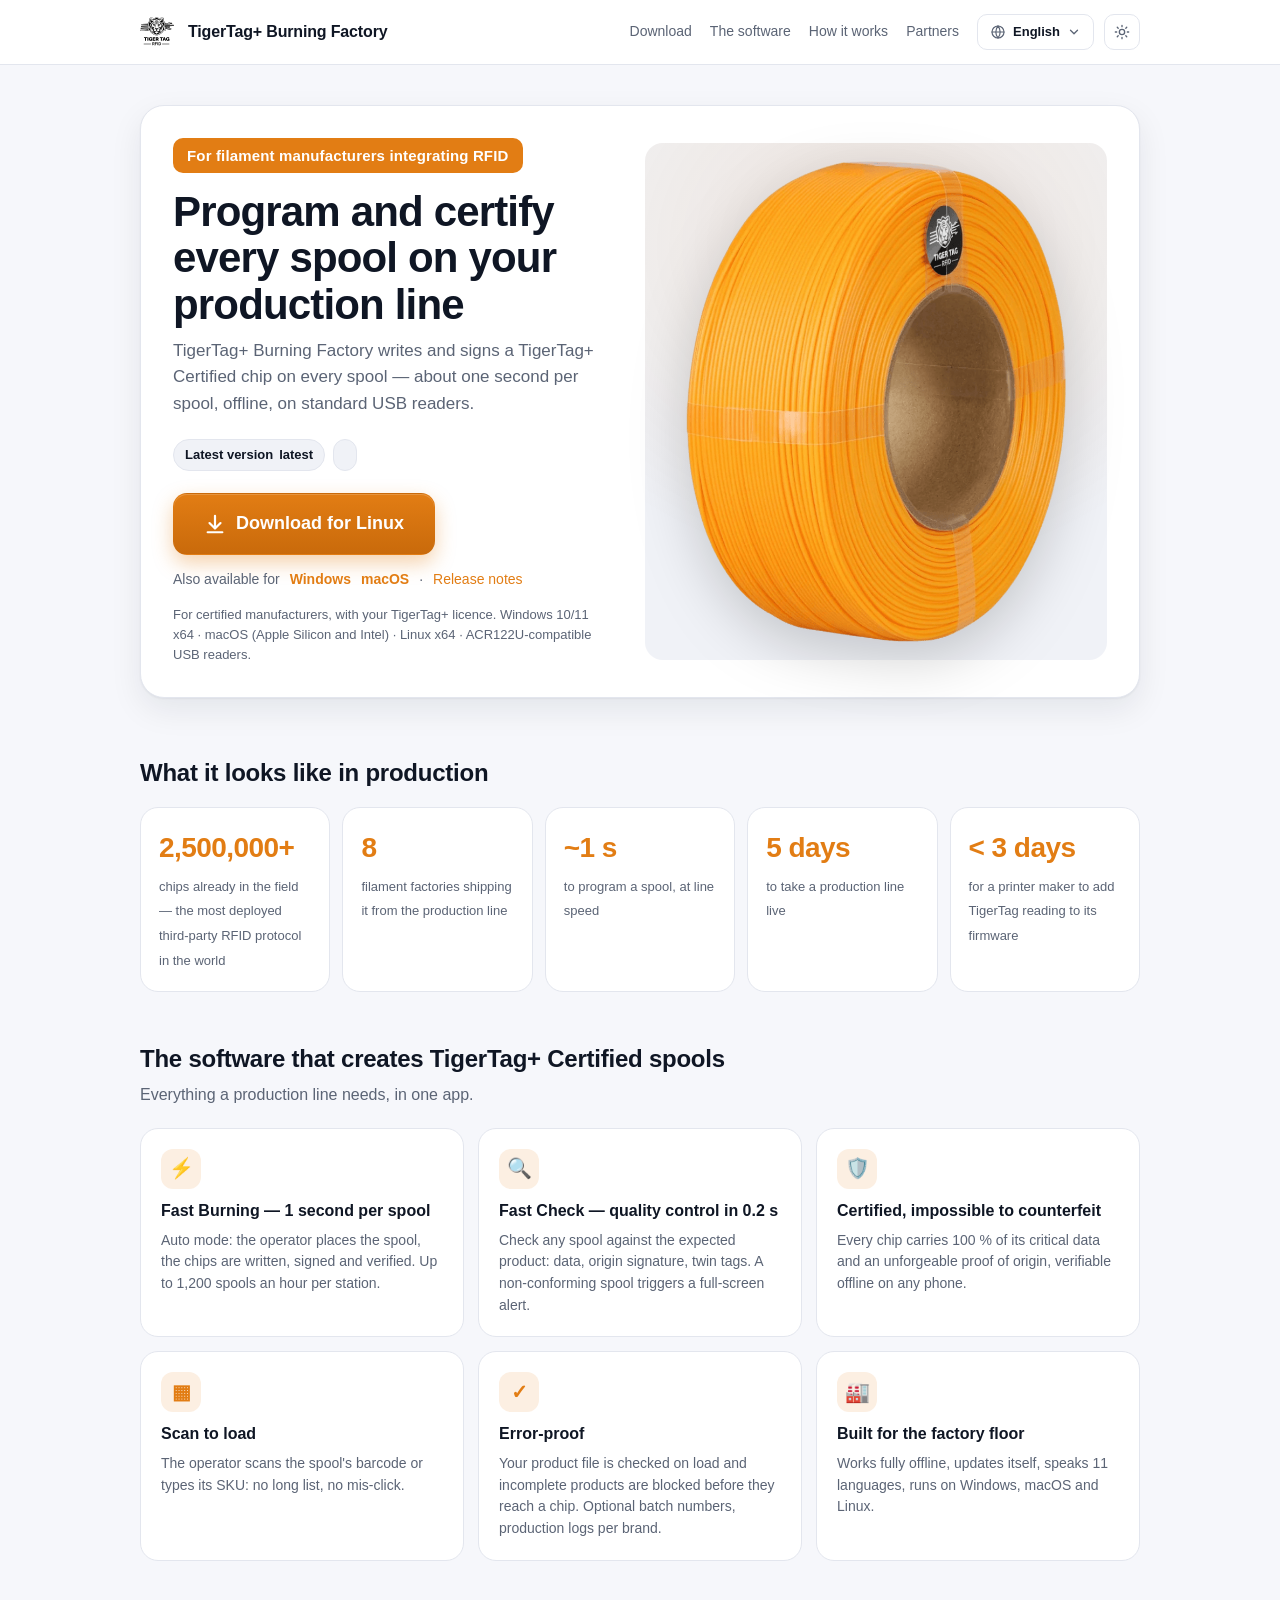
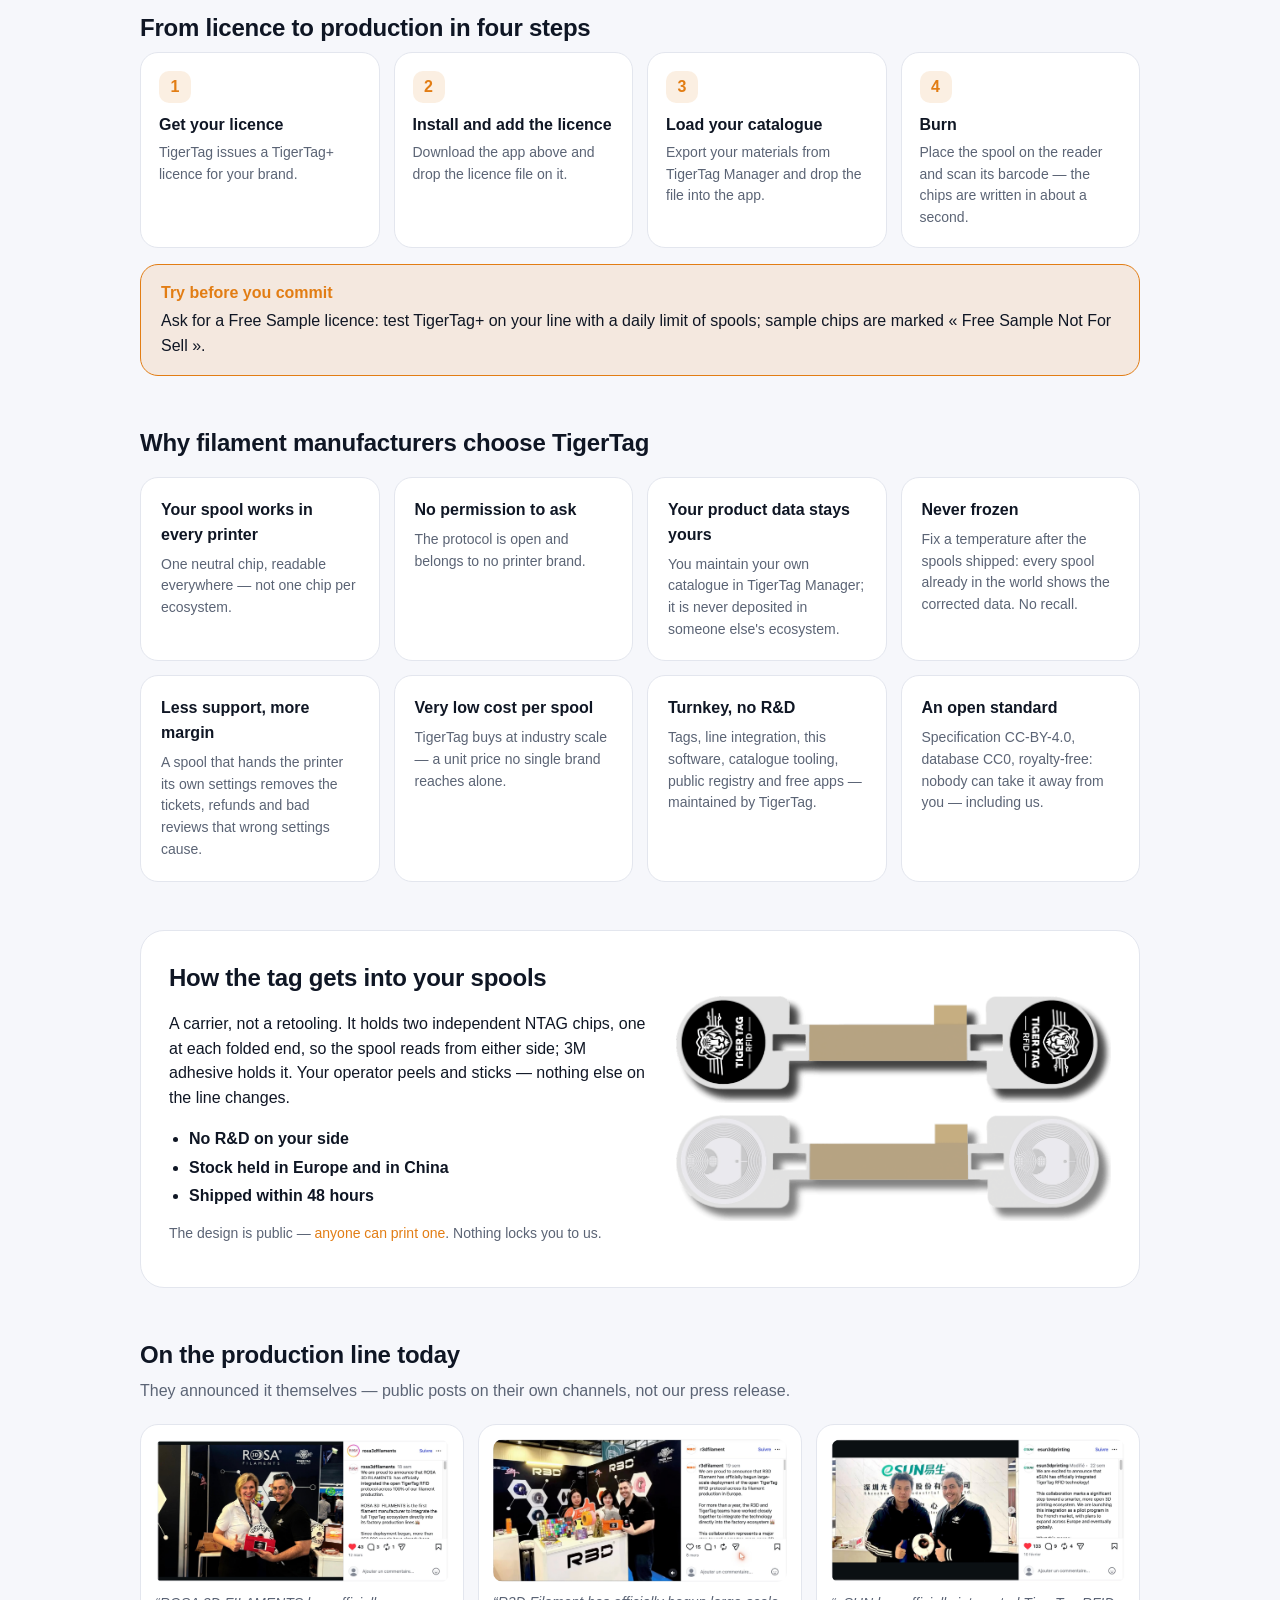
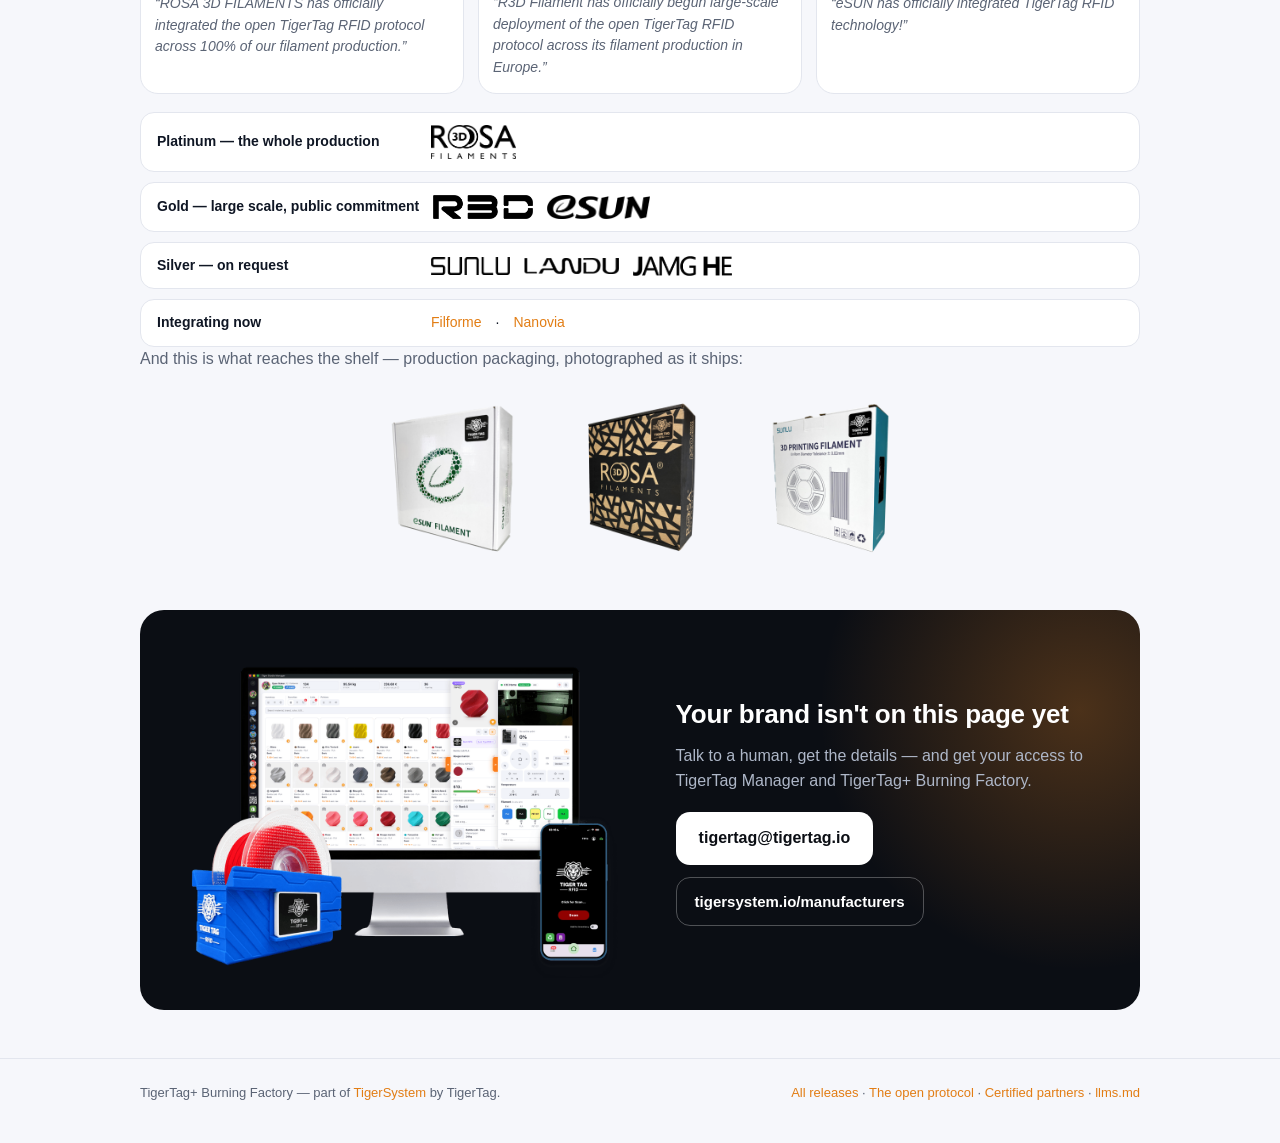
==== index.html @ 5ce60dcf "feat(site): add multilingual GitHub Pages download site Static page (no build) with OS-detected down" ====
<!doctype html>
<html lang="en">
<head>
<meta charset="utf-8">
<meta name="viewport" content="width=device-width, initial-scale=1">
<title>TigerTag+ Burning Factory — program and certify TigerTag+ spools on your production line</title>
<meta name="description" content="TigerTag+ Burning Factory writes and signs a TigerTag+ Certified RFID chip on every filament spool, about one second per spool, offline. For filament manufacturers. Windows, macOS, Linux.">
<meta property="og:title" content="TigerTag+ Burning Factory — for filament manufacturers">
<meta property="og:description" content="Write and sign a TigerTag+ Certified chip on every spool, about one second per spool, offline. Windows, macOS, Linux.">
<meta property="og:image" content="https://tigertag-project.github.io/TigerTagPlus-Burning-Factory-Releases/assets/refill-carrier-fitted.png">
<link rel="icon" href="assets/logo_tigertag.svg" type="image/svg+xml">
<link rel="stylesheet" href="site/style.css">
<script>
  /* Theme before first paint: the visitor's pick, else the system's. */
  (function () {
    try { var t = localStorage.getItem('ttbf.theme'); if (t === 'light' || t === 'dark') document.documentElement.setAttribute('data-theme', t); } catch (e) {}
    document.addEventListener('DOMContentLoaded', function () {
      var b = document.getElementById('themeBtn'); if (!b) return;
      b.addEventListener('click', function () {
        var root = document.documentElement;
        var cur = root.getAttribute('data-theme') || (matchMedia('(prefers-color-scheme: dark)').matches ? 'dark' : 'light');
        var next = cur === 'dark' ? 'light' : 'dark';
        root.setAttribute('data-theme', next);
        try { localStorage.setItem('ttbf.theme', next); } catch (e) {}
      });
    });
  })();
</script>
</head>
<body>
<header class="topbar">
  <div class="wrap">
    <a class="brand" href="./">
      <img class="logo--light" src="assets/logo_tigertag_contouring.svg" alt="TigerTag">
      <img class="logo--dark" src="assets/logo_tigertag.svg" alt="TigerTag">
      <span>TigerTag+ Burning Factory</span>
    </a>
    <div class="topbar-right">
      <nav>
        <a href="#download" data-i18n="nav.download">Download</a>
        <a href="#software" data-i18n="nav.software">The software</a>
        <a href="#how" data-i18n="nav.how">How it works</a>
        <a href="#partners" data-i18n="nav.partners">Partners</a>
      </nav>
      <div class="lang" id="langMenu">
        <button class="ctl" id="langBtn" type="button" aria-haspopup="listbox" aria-expanded="false" aria-label="Language"><svg viewBox="0 0 24 24" fill="none" stroke="currentColor" stroke-width="1.8" stroke-linecap="round" stroke-linejoin="round" aria-hidden="true"><circle cx="12" cy="12" r="9"/><path d="M3 12h18M12 3a14 14 0 0 1 0 18M12 3a14 14 0 0 0 0 18"/></svg><span id="langLabel">English</span><svg class="chev" viewBox="0 0 24 24" fill="none" stroke="currentColor" stroke-width="2.2" stroke-linecap="round" stroke-linejoin="round" aria-hidden="true"><path d="m6 9 6 6 6-6"/></svg></button>
        <ul class="lang-list" id="langList" role="listbox" aria-label="Language" tabindex="-1"></ul>
      </div>
      <button class="ctl theme-btn" id="themeBtn" type="button" aria-label="Light / dark"><svg class="sun" viewBox="0 0 24 24" fill="none" stroke="currentColor" stroke-width="2" stroke-linecap="round" stroke-linejoin="round" aria-hidden="true"><circle cx="12" cy="12" r="4"/><path d="M12 2v2M12 20v2M4.9 4.9l1.4 1.4M17.7 17.7l1.4 1.4M2 12h2M20 12h2M4.9 19.1l1.4-1.4M17.7 6.3l1.4-1.4"/></svg><svg class="moon" viewBox="0 0 24 24" fill="none" stroke="currentColor" stroke-width="2" stroke-linecap="round" stroke-linejoin="round" aria-hidden="true"><path d="M21 12.8A9 9 0 1 1 11.2 3a7 7 0 0 0 9.8 9.8z"/></svg></button>
    </div>
  </div>
</header>

<main class="hero" id="download">
  <div class="wrap">
    <div class="hero-card">
      <div>
        <span class="label" data-i18n="hero.kicker">For filament manufacturers integrating RFID</span>
        <h1 data-i18n="hero.title">Program and certify every spool on your production line</h1>
        <p class="lede" data-i18n="hero.lede">TigerTag+ Burning Factory writes and signs a TigerTag+ Certified chip on every spool — about one second per spool, offline, on standard USB readers.</p>
        <div class="meta">
          <span class="chip"><span data-i18n="hero.latest">Latest version</span> <b id="ver">…</b></span>
          <span class="chip" id="date"></span>
        </div>
        <div class="actions">
          <a class="btn btn-primary" id="dlMain" href="https://github.com/TigerTag-Project/TigerTagPlus-Burning-Factory-Releases/releases/latest">
            <svg viewBox="0 0 24 24" fill="none" stroke="currentColor" stroke-width="2.4" stroke-linecap="round" stroke-linejoin="round" aria-hidden="true"><path d="M12 3v13M6 11l6 6 6-6M4 21h16"/></svg>
            <span id="dlMainLabel" data-i18n="dl.any">Download</span>
          </a>
        </div>
        <div class="dl-others">
          <span data-i18n="dl.other">Also available for</span>
          <a class="dl-os" data-os="win" href="https://github.com/TigerTag-Project/TigerTagPlus-Burning-Factory-Releases/releases/latest/download/TigerTagPlus-Burning-Factory-win-x64-setup.exe">Windows</a>
          <a class="dl-os" data-os="mac" href="https://github.com/TigerTag-Project/TigerTagPlus-Burning-Factory-Releases/releases/latest/download/TigerTagPlus-Burning-Factory-mac-universal.dmg">macOS</a>
          <a class="dl-os" data-os="linux" href="https://github.com/TigerTag-Project/TigerTagPlus-Burning-Factory-Releases/releases/latest/download/TigerTagPlus-Burning-Factory-linux-x86_64.AppImage">Linux</a>
          · <a href="https://github.com/TigerTag-Project/TigerTagPlus-Burning-Factory-Releases/releases" data-i18n="dl.notes">Release notes</a>
        </div>
        <p class="req" data-i18n="dl.req">For certified manufacturers, with your TigerTag+ licence. Windows 10/11 x64 · macOS (Apple Silicon and Intel) · Linux x64 · ACR122U-compatible USB readers.</p>
      </div>
      <div class="hero-media"><img src="assets/refill-carrier-fitted.png" alt="A filament refill fitted with the TigerTag RFID carrier"></div>
    </div>
  </div>
</main>

<section class="wrap">
  <h2 data-i18n="stats.title">What it looks like in production</h2>
  <div class="stats">
    <div><b>2,500,000+</b><span data-i18n="stat.chips">chips already in the field — the most deployed third-party RFID protocol in the world</span></div>
    <div><b>8</b><span data-i18n="stat.factories">filament factories shipping it from the production line</span></div>
    <div><b>~1 s</b><span data-i18n="stat.speed">to program a spool, at line speed</span></div>
    <div><b data-i18n="stat.days.v">5 days</b><span data-i18n="stat.days">to take a production line live</span></div>
    <div><b data-i18n="stat.printer.v">&lt; 3 days</b><span data-i18n="stat.printer">for a printer maker to add TigerTag reading to its firmware</span></div>
  </div>
</section>

<section class="wrap" id="software">
  <h2 data-i18n="sw.title">The software that creates TigerTag+ Certified spools</h2>
  <p class="sub" data-i18n="sw.sub">Everything a production line needs, in one app.</p>
  <div class="features">
    <div><span class="f-ico">⚡</span><h3 data-i18n="f1.t">Fast Burning — 1 second per spool</h3><p data-i18n="f1.d">Auto mode: the operator places the spool, the chips are written, signed and verified. Up to 1,200 spools an hour per station.</p></div>
    <div><span class="f-ico">🔍</span><h3 data-i18n="f2.t">Fast Check — quality control in 0.2 s</h3><p data-i18n="f2.d">Check any spool against the expected product: data, origin signature, twin tags. A non-conforming spool triggers a full-screen alert.</p></div>
    <div><span class="f-ico">🛡️</span><h3 data-i18n="f3.t">Certified, impossible to counterfeit</h3><p data-i18n="f3.d">Every chip carries 100 % of its critical data and an unforgeable proof of origin, verifiable offline on any phone.</p></div>
    <div><span class="f-ico">▦</span><h3 data-i18n="f4.t">Scan to load</h3><p data-i18n="f4.d">The operator scans the spool's barcode or types its SKU: no long list, no mis-click.</p></div>
    <div><span class="f-ico">✓</span><h3 data-i18n="f5.t">Error-proof</h3><p data-i18n="f5.d">Your product file is checked on load and incomplete products are blocked before they reach a chip. Optional batch numbers, production logs per brand.</p></div>
    <div><span class="f-ico">🏭</span><h3 data-i18n="f6.t">Built for the factory floor</h3><p data-i18n="f6.d">Works fully offline, updates itself, speaks 11 languages, runs on Windows, macOS and Linux.</p></div>
  </div>
</section>

<section class="wrap" id="how">
  <h2 data-i18n="how.title">From licence to production in four steps</h2>
  <ol class="steps steps-4">
    <li><h3 data-i18n="h1.t">Get your licence</h3><p data-i18n="h1.d">TigerTag issues a TigerTag+ licence for your brand.</p></li>
    <li><h3 data-i18n="h2.t">Install and add the licence</h3><p data-i18n="h2.d">Download the app above and drop the licence file on it.</p></li>
    <li><h3 data-i18n="h3.t">Load your catalogue</h3><p data-i18n="h3.d">Export your materials from TigerTag Manager and drop the file into the app.</p></li>
    <li><h3 data-i18n="h4.t">Burn</h3><p data-i18n="h4.d">Place the spool on the reader and scan its barcode — the chips are written in about a second.</p></li>
  </ol>
  <div class="note">
    <strong data-i18n="sample.title">Try before you commit</strong>
    <p data-i18n="sample.d">Ask for a Free Sample licence: test TigerTag+ on your line with a daily limit of spools; sample chips are marked « Free Sample Not For Sell ».</p>
  </div>
</section>

<section class="wrap">
  <h2 data-i18n="why.title">Why filament manufacturers choose TigerTag</h2>
  <div class="why">
    <div><h3 data-i18n="w1.t">Your spool works in every printer</h3><p data-i18n="w1.d">One neutral chip, readable everywhere — not one chip per ecosystem.</p></div>
    <div><h3 data-i18n="w2.t">No permission to ask</h3><p data-i18n="w2.d">The protocol is open and belongs to no printer brand.</p></div>
    <div><h3 data-i18n="w3.t">Your product data stays yours</h3><p data-i18n="w3.d">You maintain your own catalogue in TigerTag Manager; it is never deposited in someone else's ecosystem.</p></div>
    <div><h3 data-i18n="w4.t">Never frozen</h3><p data-i18n="w4.d">Fix a temperature after the spools shipped: every spool already in the world shows the corrected data. No recall.</p></div>
    <div><h3 data-i18n="w5.t">Less support, more margin</h3><p data-i18n="w5.d">A spool that hands the printer its own settings removes the tickets, refunds and bad reviews that wrong settings cause.</p></div>
    <div><h3 data-i18n="w6.t">Very low cost per spool</h3><p data-i18n="w6.d">TigerTag buys at industry scale — a unit price no single brand reaches alone.</p></div>
    <div><h3 data-i18n="w7.t">Turnkey, no R&amp;D</h3><p data-i18n="w7.d">Tags, line integration, this software, catalogue tooling, public registry and free apps — maintained by TigerTag.</p></div>
    <div><h3 data-i18n="w8.t">An open standard</h3><p data-i18n="w8.d">Specification CC-BY-4.0, database CC0, royalty-free: nobody can take it away from you — including us.</p></div>
  </div>
</section>

<section class="wrap">
  <div class="carrier">
    <div>
      <h2 data-i18n="carrier.title">How the tag gets into your spools</h2>
      <p data-i18n="carrier.d">A carrier, not a retooling. It holds two independent NTAG chips, one at each folded end, so the spool reads from either side; 3M adhesive holds it. Your operator peels and sticks — nothing else on the line changes.</p>
      <ul>
        <li data-i18n="carrier.c1">No R&amp;D on your side</li>
        <li data-i18n="carrier.c2">Stock held in Europe and in China</li>
        <li data-i18n="carrier.c3">Shipped within 48 hours</li>
      </ul>
      <p class="muted" data-i18n="carrier.open">The design is public — <a href="https://makerworld.com/en/models/1727242-tigertag-refill-rfid-support-like-bambulab">anyone can print one</a>. Nothing locks you to us.</p>
    </div>
    <div class="carrier-imgs">
      <img src="assets/refill-carrier-branded.png" alt="Front of the TigerTag carrier as it ships">
      <img src="assets/refill-carrier-bare.png" alt="Back of the TigerTag carrier: 3M adhesive, ready to stick">
    </div>
  </div>
</section>

<section class="wrap" id="partners">
  <h2 data-i18n="prod.title">On the production line today</h2>
  <p class="sub" data-i18n="prod.sub">They announced it themselves — public posts on their own channels, not our press release.</p>
  <div class="news">
    <a href="https://www.instagram.com/p/DVyeOZajZSm/"><img src="assets/announcement-rosa3d.jpg" alt="Rosa3D's announcement of its TigerTag integration"><q>ROSA 3D FILAMENTS has officially integrated the open TigerTag RFID protocol across 100% of our filament production.</q></a>
    <a href="https://www.instagram.com/reel/DVoAMqTk5ck/"><img src="assets/announcement-r3d.jpg" alt="R3D Filament's announcement of its TigerTag deployment"><q>R3D Filament has officially begun large-scale deployment of the open TigerTag RFID protocol across its filament production in Europe.</q></a>
    <a href="https://www.instagram.com/p/DUjydNXkc1W/"><img src="assets/announcement-esun.jpg" alt="eSUN's announcement of its TigerTag integration"><q>eSUN has officially integrated TigerTag RFID technology!</q></a>
  </div>
  <div class="tiers">
    <div><span class="tier" data-i18n="tier.platinum">Platinum — the whole production</span><a href="https://rosa3d.pl"><img src="assets/partners/rosa3d.svg" alt="Rosa3D" style="height:34px"></a></div>
    <div><span class="tier" data-i18n="tier.gold">Gold — large scale, public commitment</span><a href="https://r3dprint.com"><img src="assets/partners/r3d.svg" alt="R3D" style="height:24px"></a><a href="https://www.esun3d.com"><img src="assets/partners/esun.svg" alt="eSun" style="height:24px"></a></div>
    <div><span class="tier" data-i18n="tier.silver">Silver — on request</span><a href="https://www.sunlu.com"><img src="assets/partners/sunlu.svg" alt="Sunlu" style="height:18px"></a><a href="https://www.landustore.com"><img src="assets/partners/landu.svg" alt="Landu" style="height:16px"></a><a href="https://www.jamghe.com"><img src="assets/partners/jamghe.svg" alt="Jamg He" style="height:20px"></a></div>
    <div><span class="tier" data-i18n="tier.now">Integrating now</span><a href="https://www.filforme.com">Filforme</a> · <a href="https://nanovia.tech">Nanovia</a></div>
  </div>
  <p class="sub shelf-title" data-i18n="prod.shelf">And this is what reaches the shelf — production packaging, photographed as it ships:</p>
  <div class="shelf">
    <img src="assets/box-esun-cutout.png" alt="eSun box carrying the TigerTag mark">
    <img src="assets/box-rosa3d-cutout.png" alt="Rosa3D box carrying the TigerTag mark">
    <img src="assets/box-sunlu-cutout.png" alt="Sunlu box carrying the TigerTag mark">
  </div>
</section>

<section class="wrap">
  <div class="ts cta">
    <img class="ts-hero" src="assets/hero-tigersystem-ecosystem.png" alt="The TigerSystem ecosystem: a TigerPOD reader, Tiger Studio Manager on a desktop and the Tiger NFC Connect app on a phone">
    <div class="ts-text">
      <h2 data-i18n="cta.title">Your brand isn't on this page yet</h2>
      <p data-i18n="cta.d">Talk to a human, get the details — and get your access to TigerTag Manager and TigerTag+ Burning Factory.</p>
      <div class="actions">
        <a class="btn btn-light" href="mailto:tigertag@tigertag.io">tigertag@tigertag.io</a>
        <a class="btn btn-outline" href="https://tigersystem.io/en/manufacturers">tigersystem.io/manufacturers</a>
      </div>
    </div>
  </div>
</section>

<footer>
  <div class="wrap">
    <span data-i18n="foot.copy">TigerTag+ Burning Factory — part of <a href="https://tigersystem.io">TigerSystem</a> by TigerTag.</span>
    <span><a href="https://github.com/TigerTag-Project/TigerTagPlus-Burning-Factory-Releases/releases" data-i18n="foot.releases">All releases</a> · <a href="https://github.com/TigerTag-Project/TigerTag-RFID-Guide" data-i18n="foot.protocol">The open protocol</a> · <a href="https://github.com/TigerTag-Project/TigerSystem-Docs/blob/main/docs/certified-partners.md" data-i18n="foot.partners">Certified partners</a> · <a href="llms.md">llms.md</a></span>
  </div>
</footer>
<script src="site/i18n.js"></script>
<script src="site/dl.js"></script>
</body>
</html>
---- site/style.css ----
/* TigerTag+ Burning Factory — download page (GitHub Pages). No build step, no dependency.
   Base shared with the FlashForge × TigerSystem pages; TigerTag orange as the accent. */
.logo--dark { display: none; }   /* before the dark block, which must win */
:root {
  --bg: #f6f7fb;
  --surface: #ffffff;
  --surface-2: #f0f2f7;
  --border: #e3e6ee;
  --text: #0f1624;
  --muted: #5b6475;
  --primary: #e27d14;
  --primary-2: #c96a0b;
  --primary-soft: rgba(226, 125, 20, .12);
  --warn: #b45309;
  --warn-soft: #fff7e6;
  --warn-border: #f5d49a;
  --ok: #1a7f37;
  --shadow: 0 1px 2px rgba(15, 22, 36, .05), 0 12px 32px rgba(15, 22, 36, .08);
  --radius: 18px;
  color-scheme: light;
}
/* Dark theme: the system preference unless the visitor picked one
   (<html data-theme="light|dark">, set by the toggle, remembered locally). */
:root[data-theme="dark"] {
    --bg: #0b0e14;
    --surface: #131822;
    --surface-2: #1a2030;
    --border: #262e3f;
    --text: #e8ecf4;
    --muted: #97a1b5;
    --primary: #f28c28;
    --primary-2: #e27d14;
    --primary-soft: rgba(242, 140, 40, .15);
    --warn: #f0b252;
    --warn-soft: rgba(240, 178, 82, .08);
    --warn-border: rgba(240, 178, 82, .35);
    --ok: #3fb950;
    --shadow: 0 1px 2px rgba(0, 0, 0, .3), 0 16px 40px rgba(0, 0, 0, .35);
    color-scheme: dark;
}
:root[data-theme="dark"] .logo--light { display: none; }
:root[data-theme="dark"] .logo--dark  { display: inline-block; }
@media (prefers-color-scheme: dark) {
  :root:not([data-theme="light"]) {
    --bg: #0b0e14;
    --surface: #131822;
    --surface-2: #1a2030;
    --border: #262e3f;
    --text: #e8ecf4;
    --muted: #97a1b5;
    --primary: #f28c28;
    --primary-2: #e27d14;
    --primary-soft: rgba(242, 140, 40, .15);
    --warn: #f0b252;
    --warn-soft: rgba(240, 178, 82, .08);
    --warn-border: rgba(240, 178, 82, .35);
    --ok: #3fb950;
    --shadow: 0 1px 2px rgba(0, 0, 0, .3), 0 16px 40px rgba(0, 0, 0, .35);
    color-scheme: dark;
  }
  :root:not([data-theme="light"]) .logo--light { display: none; }
  :root:not([data-theme="light"]) .logo--dark  { display: inline-block; }
}
* { box-sizing: border-box; }
html { -webkit-text-size-adjust: 100%; }
body {
  margin: 0;
  background: var(--bg);
  color: var(--text);
  font: 16px/1.55 -apple-system, BlinkMacSystemFont, "Segoe UI", Inter, Helvetica, Arial, sans-serif;
}
a { color: var(--primary); text-decoration: none; }
a:hover { text-decoration: underline; }
code { font-family: ui-monospace, SFMono-Regular, Menlo, Consolas, monospace; font-size: .9em; }

.wrap { max-width: 1040px; margin: 0 auto; padding: 0 20px; }

/* ── Top bar ─────────────────────────────────────────────────────────────── */
.topbar { border-bottom: 1px solid var(--border); background: var(--surface); }
.topbar .wrap { display: flex; align-items: center; justify-content: space-between; gap: 16px; height: 64px; }
.brand { display: flex; align-items: center; gap: 10px; color: var(--text); font-weight: 700; letter-spacing: -.01em; }
.brand:hover { text-decoration: none; }
.brand img { height: 30px; width: auto; }
.brand .x { height: 12px; opacity: .7; }
.brand span { margin-left: 4px; }
.topbar nav { display: flex; gap: 18px; font-size: 14px; }
.topbar nav a { color: var(--muted); }
.topbar nav a:hover { color: var(--text); text-decoration: none; }

/* ── Hero ────────────────────────────────────────────────────────────────── */
.hero { padding: 40px 0 8px; }
.hero-card {
  display: grid; grid-template-columns: 1fr 1.05fr; gap: 32px; align-items: center;
  background: var(--surface); border: 1px solid var(--border); border-radius: calc(var(--radius) + 6px);
  box-shadow: var(--shadow); padding: 32px;
}
.hero-media {
  position: relative; border-radius: var(--radius); padding: 18px;
  background: radial-gradient(120% 90% at 50% 20%, var(--primary-soft), transparent 70%), var(--surface-2);
  display: grid; place-items: center; aspect-ratio: 1 / 1;
}
.hero-media img { width: 100%; max-width: 420px; height: auto; filter: drop-shadow(0 18px 28px rgba(0, 0, 0, .18)); }
.label {
  display: inline-block; background: var(--primary); color: #fff; font-weight: 700; font-size: 15px;
  padding: 6px 14px; border-radius: 10px; letter-spacing: .01em;
}
.hero h1 { font-size: clamp(28px, 4vw, 40px); line-height: 1.1; margin: 16px 0 10px; letter-spacing: -.02em; }
.lede { color: var(--muted); margin: 0 0 22px; font-size: 17px; }
.meta { display: flex; flex-wrap: wrap; gap: 8px; margin-bottom: 22px; }
.chip {
  display: inline-flex; align-items: center; gap: 6px; font-size: 13px; font-weight: 600;
  background: var(--surface-2); border: 1px solid var(--border); color: var(--text);
  padding: 5px 11px; border-radius: 999px;
}
.chip b { font-weight: 700; }
.chip--ok { color: var(--ok); }

/* ── Buttons ─────────────────────────────────────────────────────────────── */
.btn {
  display: inline-flex; align-items: center; justify-content: center; gap: 10px;
  font: inherit; font-weight: 600; cursor: pointer; border-radius: 14px; border: 1px solid transparent;
  transition: transform .12s ease, box-shadow .12s ease, background .12s ease;
}
.btn:hover { text-decoration: none; }
.btn:active { transform: translateY(1px); }
.btn-primary {
  color: #fff; font-size: 18px; padding: 16px 30px; min-width: 260px;
  background: linear-gradient(180deg, var(--primary), var(--primary-2));
  box-shadow: 0 8px 20px rgba(226, 125, 20, .35), inset 0 1px 0 rgba(255, 255, 255, .18);
}
.btn-primary:hover { box-shadow: 0 10px 26px rgba(226, 125, 20, .45), inset 0 1px 0 rgba(255, 255, 255, .18); }
.btn-primary svg { width: 22px; height: 22px; }
.btn-ghost {
  color: var(--text); background: var(--surface); border-color: var(--border);
  font-size: 14px; padding: 10px 16px;
}
.btn-ghost:hover { background: var(--surface-2); }
.actions { display: flex; flex-wrap: wrap; align-items: center; gap: 12px; }
.status { margin-top: 14px; font-size: 14px; color: var(--muted); min-height: 1.5em; }
.status--ok { color: var(--ok); }

details.sha {
  margin-top: 18px; border: 1px solid var(--border); border-radius: 12px; background: var(--surface-2);
  font-size: 13px;
}
details.sha summary { cursor: pointer; padding: 10px 14px; color: var(--muted); font-weight: 600; }
details.sha .sha-body { display: flex; gap: 8px; align-items: center; padding: 0 14px 12px; }
details.sha code { flex: 1; min-width: 0; overflow-wrap: anywhere; color: var(--text); }
.copy { font-size: 12px; padding: 6px 10px; border-radius: 8px; }

/* ── Sections ────────────────────────────────────────────────────────────── */
/* Every section is also a .wrap, whose `margin: 0 auto` + `padding: 0 20px`
   outrank a bare `section` rule — the gap came out as 0 and cards sat flush.
   `section.wrap` is more specific than `.wrap`, so this one holds. */
section.wrap { margin-top: 48px; }
section h2 { font-size: 24px; letter-spacing: -.01em; margin: 0 0 6px; }
section .sub { color: var(--muted); margin: 0 0 20px; }

.warn {
  display: flex; gap: 14px; align-items: flex-start;
  background: var(--warn-soft); border: 1px solid var(--warn-border); border-radius: var(--radius);
  padding: 18px 20px;
}
.warn svg { flex: none; width: 24px; height: 24px; color: var(--warn); margin-top: 2px; }
.warn strong { color: var(--warn); }
.warn p { margin: 4px 0 0; }

.steps { display: grid; grid-template-columns: repeat(3, 1fr); gap: 14px; counter-reset: step; list-style: none; padding: 0; margin: 0; }
.steps li {
  background: var(--surface); border: 1px solid var(--border); border-radius: var(--radius); padding: 18px;
  position: relative;
}
.steps li::before {
  counter-increment: step; content: counter(step);
  display: grid; place-items: center; width: 32px; height: 32px; border-radius: 10px;
  background: var(--primary-soft); color: var(--primary); font-weight: 800; margin-bottom: 10px;
}
.steps .ico { position: absolute; top: 18px; right: 18px; width: 26px; height: 26px; color: var(--muted); opacity: .8; }
.steps h3 { font-size: 16px; margin: 0 0 4px; }
.steps p { margin: 0; color: var(--muted); font-size: 14px; }

.compare { width: 100%; border-collapse: separate; border-spacing: 0; background: var(--surface); border: 1px solid var(--border); border-radius: var(--radius); overflow: hidden; }
.compare th, .compare td { padding: 14px 16px; border-bottom: 1px solid var(--border); text-align: left; font-size: 15px; }
.compare tr:last-child td { border-bottom: 0; }
.compare th { background: var(--surface-2); font-size: 13px; color: var(--muted); text-transform: uppercase; letter-spacing: .04em; }
.compare td.c, .compare th.c { text-align: center; width: 150px; }
.yes { color: var(--ok); font-weight: 800; }
.no  { color: #cf222e; font-weight: 800; }

.eco { display: grid; grid-template-columns: repeat(3, 1fr); gap: 14px; }
.eco a {
  display: block; background: var(--surface); border: 1px solid var(--border); border-radius: var(--radius);
  padding: 18px; color: var(--text);
}
.eco a:hover { text-decoration: none; border-color: var(--primary); }
.eco b { display: block; margin-bottom: 4px; }
.eco span { color: var(--muted); font-size: 14px; }

.thanks {
  display: flex; gap: 18px; align-items: center;
  background: var(--surface); border: 1px solid var(--border); border-radius: var(--radius); padding: 22px;
}
.thanks .logos { display: flex; align-items: center; gap: 10px; flex: none; }
.thanks .logos img { height: 44px; }
.thanks .logos .x { height: 14px; }
.thanks p { margin: 0; color: var(--muted); }
.thanks p strong { color: var(--text); }

/* ── Model picker (home) ─────────────────────────────────────────────────── */
.picker { display: grid; grid-template-columns: 1fr 1fr; gap: 20px; }
.model {
  display: flex; flex-direction: column; align-items: center; text-align: center; gap: 14px;
  background: var(--surface); border: 1px solid var(--border); border-radius: calc(var(--radius) + 6px);
  box-shadow: var(--shadow); padding: 26px; color: var(--text);
}
.model:hover { text-decoration: none; border-color: var(--primary); }
.model .hero-media { width: 100%; }
.model .btn-primary { min-width: 0; width: 100%; }

footer { margin: 48px 0 0; border-top: 1px solid var(--border); padding: 24px 0 40px; color: var(--muted); font-size: 13px; }
footer .wrap { display: flex; flex-wrap: wrap; justify-content: space-between; gap: 12px; }

@media (max-width: 860px) {
  .hero-card { grid-template-columns: 1fr; padding: 22px; gap: 20px; }
  .hero-media { aspect-ratio: auto; }
  .hero-media img { max-width: 300px; }
  .steps, .eco { grid-template-columns: 1fr 1fr; }
  .topbar nav { display: none; }
}
@media (max-width: 560px) {
  .wrap { padding: 0 16px; }
  .hero { padding-top: 20px; }
  .steps, .eco, .picker { grid-template-columns: 1fr; }
  .btn-primary { width: 100%; min-width: 0; }
  .thanks { flex-direction: column; align-items: flex-start; }
  .compare td.c, .compare th.c { width: 90px; }
}

/* ── TigerSystem showcase ────────────────────────────────────────────────── */
.ts {
  display: grid; grid-template-columns: 1.1fr 1fr; gap: 28px; align-items: center;
  background: #0b0e14; color: #e8ecf4; border-radius: calc(var(--radius) + 6px);
  padding: 32px; overflow: hidden; position: relative;
}
.ts::before {
  content: ""; position: absolute; inset: -40% -20% auto auto; width: 520px; height: 520px;
  background: radial-gradient(closest-side, rgba(242, 140, 40, .28), transparent); pointer-events: none;
}
.ts img.ts-hero { width: 100%; height: auto; border-radius: 14px; position: relative; }
.ts .ts-text { position: relative; }
.ts .ts-logo { height: 44px; margin-bottom: 14px; }
.ts h2 { color: #fff; font-size: 26px; margin: 0 0 10px; }
.ts blockquote { margin: 0 0 14px; padding: 0 0 0 14px; border-left: 3px solid #f28c28; color: #fff; font-weight: 600; }
.ts p { color: #aeb7c8; margin: 0 0 18px; }
.ts .btn-light { color: #0b0e14; background: #fff; font-size: 16px; padding: 13px 22px; }
.ts .btn-light:hover { background: #e9eefb; }
.ts .btn-outline { color: #fff; border-color: rgba(255, 255, 255, .28); font-size: 15px; padding: 12px 18px; }
.ts .btn-outline:hover { background: rgba(255, 255, 255, .08); }
@media (max-width: 860px) { .ts { grid-template-columns: 1fr; padding: 22px; } }

/* ── Header controls: language menu + theme toggle ───────────────────────── */
.topbar-right { display: flex; align-items: center; gap: 10px; }
.topbar-right nav { margin-right: 8px; }
.ctl {
  display: inline-flex; align-items: center; gap: 7px; height: 36px; padding: 0 12px;
  font: inherit; font-size: 13px; font-weight: 600; color: var(--text); cursor: pointer;
  background: var(--surface); border: 1px solid var(--border); border-radius: 10px;
  transition: background .15s, border-color .15s;
}
.ctl:hover { background: var(--surface-2); }
.ctl:focus-visible { outline: 2px solid var(--primary); outline-offset: 2px; }
.ctl svg { width: 16px; height: 16px; flex: none; color: var(--muted); }
.ctl .chev { width: 14px; height: 14px; transition: transform .15s; }
.lang { position: relative; }
.lang[data-open] .chev { transform: rotate(180deg); }
.lang-list {
  position: absolute; right: 0; top: calc(100% + 8px); z-index: 20; min-width: 236px;
  margin: 0; padding: 6px; list-style: none;
  background: var(--surface); border: 1px solid var(--border); border-radius: 14px; box-shadow: var(--shadow);
  opacity: 0; transform: translateY(-4px); pointer-events: none; transition: opacity .14s, transform .14s;
}
.lang[data-open] .lang-list { opacity: 1; transform: none; pointer-events: auto; }
.lang-list li {
  display: flex; align-items: center; gap: 10px;
  padding: 8px 10px; border-radius: 9px; font-size: 14px; cursor: pointer; color: var(--text);
  white-space: nowrap;
}
.lang-list li span { flex: 1; }
.lang-list li:hover, .lang-list li.is-focus { background: var(--surface-2); }
.lang-list li[aria-selected="true"] { color: var(--primary); font-weight: 700; }
.lang-list li .tick { width: 16px; height: 16px; visibility: hidden; }
.lang-list li[aria-selected="true"] .tick { visibility: visible; }
.lang-list li small { color: var(--muted); font-weight: 500; font-size: 11px; text-transform: uppercase; min-width: 36px; text-align: right; }
.theme-btn { width: 36px; padding: 0; justify-content: center; }
.theme-btn .moon { display: none; }
:root[data-theme="dark"] .theme-btn .sun { display: none; }
:root[data-theme="dark"] .theme-btn .moon { display: inline; }
@media (prefers-color-scheme: dark) {
  :root:not([data-theme="light"]) .theme-btn .sun { display: none; }
  :root:not([data-theme="light"]) .theme-btn .moon { display: inline; }
}
.home-head { text-align: center; max-width: 720px; margin: 0 auto 28px; }
@media (max-width: 560px) {
  .brand span { display: none; }            /* the two marks say it; the name crowded the bar */
  .brand img { height: 26px; }
  .ctl { height: 34px; padding: 0 10px; }
  .theme-btn { width: 34px; padding: 0; }
}

/* ── Model switch (Creator 5 ⇄ Creator 5 Pro) ───────────────────────────── */
.model-switch {
  display: flex; gap: 6px; width: fit-content; max-width: 100%; margin: 0 auto 20px;
  padding: 6px; background: var(--surface); border: 1px solid var(--border); border-radius: 18px;
  box-shadow: var(--shadow);
}
.model-tab {
  display: inline-flex; align-items: center; gap: 10px; min-width: 0;
  padding: 8px 22px 8px 8px; border-radius: 12px; color: var(--muted);
  font-weight: 700; font-size: 17px; white-space: nowrap;
  transition: background .15s, color .15s;
}
.model-tab:hover { background: var(--surface-2); color: var(--text); text-decoration: none; }
.model-tab img { width: 52px; height: 52px; object-fit: contain; border-radius: 8px; background: var(--surface-2); }
.model-tab.is-active { background: var(--primary); color: #fff; }
.model-tab.is-active img { background: rgba(255, 255, 255, .92); }
@media (max-width: 560px) {
  .model-switch { width: 100%; }
  .model-tab { flex: 1 1 0; justify-content: center; padding: 8px 10px 8px 6px; font-size: 14px; gap: 6px; }
  .model-tab img { width: 32px; height: 32px; }
}


/* ── Burning Factory page ────────────────────────────────────────────────── */
.brand img { height: 34px; }
.hero h1 { font-size: clamp(28px, 4vw, 42px); }
.dl-others { margin-top: 14px; font-size: 14px; color: var(--muted); display: flex; flex-wrap: wrap; gap: 6px 10px; align-items: center; }
.dl-os { font-weight: 600; }
.dl-os[hidden] { display: none; }
.req { margin: 14px 0 0; font-size: 13px; color: var(--muted); }
.hero-media img { max-width: 380px; }

.stats { display: grid; grid-template-columns: repeat(5, 1fr); gap: 12px; margin-top: 16px; }
.stats div { background: var(--surface); border: 1px solid var(--border); border-radius: var(--radius); padding: 18px; }
.stats b { display: block; font-size: 28px; letter-spacing: -.02em; color: var(--primary); margin-bottom: 4px; }
.stats span { font-size: 13px; color: var(--muted); }

.features { display: grid; grid-template-columns: repeat(3, 1fr); gap: 14px; }
.features div, .why div { background: var(--surface); border: 1px solid var(--border); border-radius: var(--radius); padding: 20px; }
.f-ico { display: grid; place-items: center; width: 40px; height: 40px; border-radius: 12px; background: var(--primary-soft); color: var(--primary); font-size: 20px; font-weight: 800; margin-bottom: 10px; }
.features h3, .why h3 { font-size: 16px; margin: 0 0 6px; }
.features p, .why p { margin: 0; color: var(--muted); font-size: 14px; }
.why { display: grid; grid-template-columns: repeat(4, 1fr); gap: 14px; margin-top: 16px; }

.steps-4 { grid-template-columns: repeat(4, 1fr); }
.note { margin-top: 16px; background: var(--primary-soft); border: 1px solid var(--primary); border-radius: var(--radius); padding: 16px 20px; }
.note strong { color: var(--primary); }
.note p { margin: 4px 0 0; }

.carrier { display: grid; grid-template-columns: 1.1fr 1fr; gap: 28px; align-items: center; background: var(--surface); border: 1px solid var(--border); border-radius: calc(var(--radius) + 6px); padding: 28px; }
.carrier ul { padding-left: 20px; margin: 12px 0; }
.carrier li { margin: 4px 0; font-weight: 600; }
.carrier .muted, .muted { color: var(--muted); font-size: 14px; }
.carrier-imgs { display: grid; gap: 12px; }
.carrier-imgs img { width: 100%; height: auto; border-radius: 12px; }

.news { display: grid; grid-template-columns: repeat(3, 1fr); gap: 14px; }
.news a { display: flex; flex-direction: column; gap: 10px; background: var(--surface); border: 1px solid var(--border); border-radius: var(--radius); padding: 14px; color: var(--text); font-size: 14px; }
.news a:hover { text-decoration: none; border-color: var(--primary); }
.news img { width: 100%; height: auto; border-radius: 10px; }
.news q { color: var(--muted); font-style: italic; }
.tiers { display: grid; gap: 10px; margin-top: 18px; }
.tiers div { display: flex; flex-wrap: wrap; align-items: center; gap: 14px; background: var(--surface); border: 1px solid var(--border); border-radius: 14px; padding: 12px 16px; font-size: 14px; }
.tier { min-width: 260px; font-weight: 700; }
.tiers img { display: block; }
:root[data-theme="dark"] .tiers img { filter: brightness(0) invert(1); opacity: .85; }
@media (prefers-color-scheme: dark) { :root:not([data-theme="light"]) .tiers img { filter: brightness(0) invert(1); opacity: .85; } }
.shelf-title { margin-top: 22px; }
.shelf { display: flex; flex-wrap: wrap; justify-content: center; gap: 18px; }
.shelf img { height: 170px; width: auto; }
.cta .btn-light { font-size: 16px; }

@media (max-width: 960px) {
  .stats { grid-template-columns: repeat(3, 1fr); }
  .why { grid-template-columns: 1fr 1fr; }
  .steps-4 { grid-template-columns: 1fr 1fr; }
}
@media (max-width: 860px) {
  .features, .news { grid-template-columns: 1fr 1fr; }
  .carrier { grid-template-columns: 1fr; padding: 22px; }
}
@media (max-width: 560px) {
  .stats, .features, .why, .news, .steps-4 { grid-template-columns: 1fr; }
  .tier { min-width: 0; width: 100%; }
  .shelf img { height: 120px; }
}
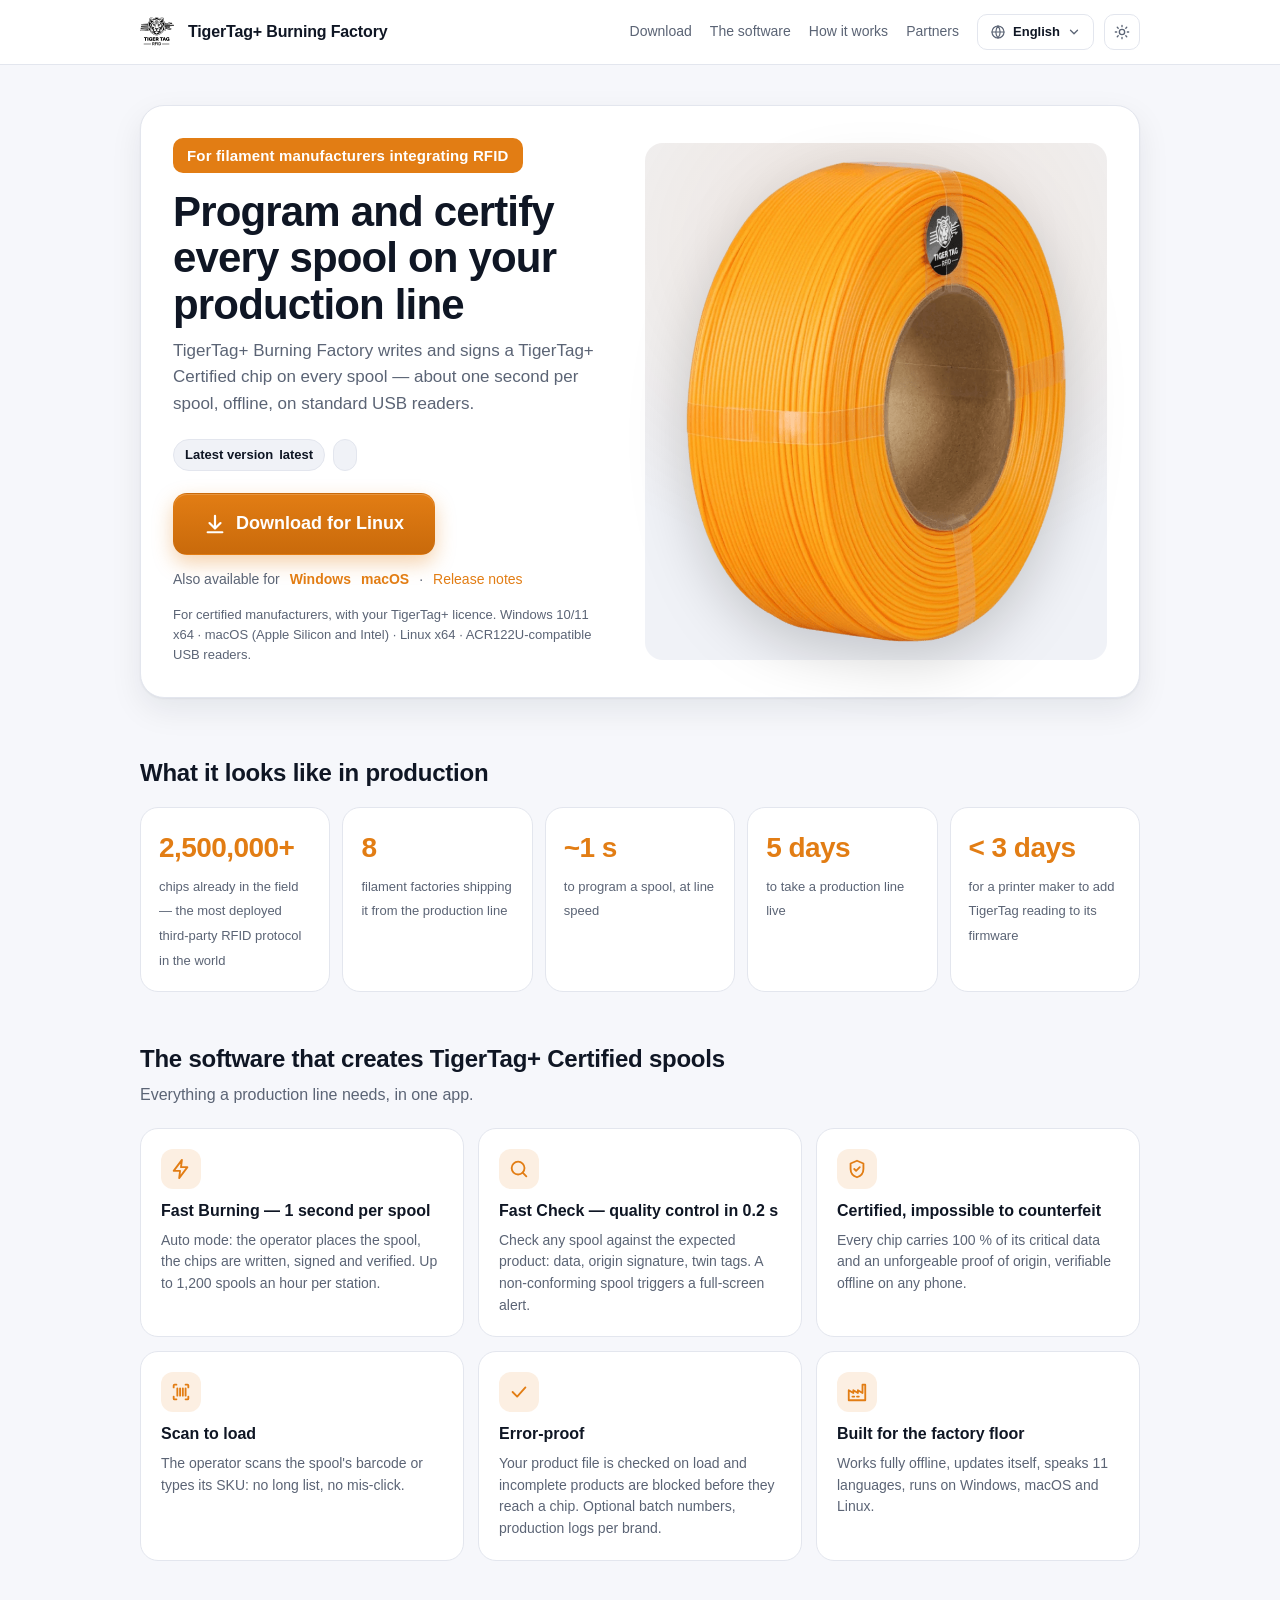
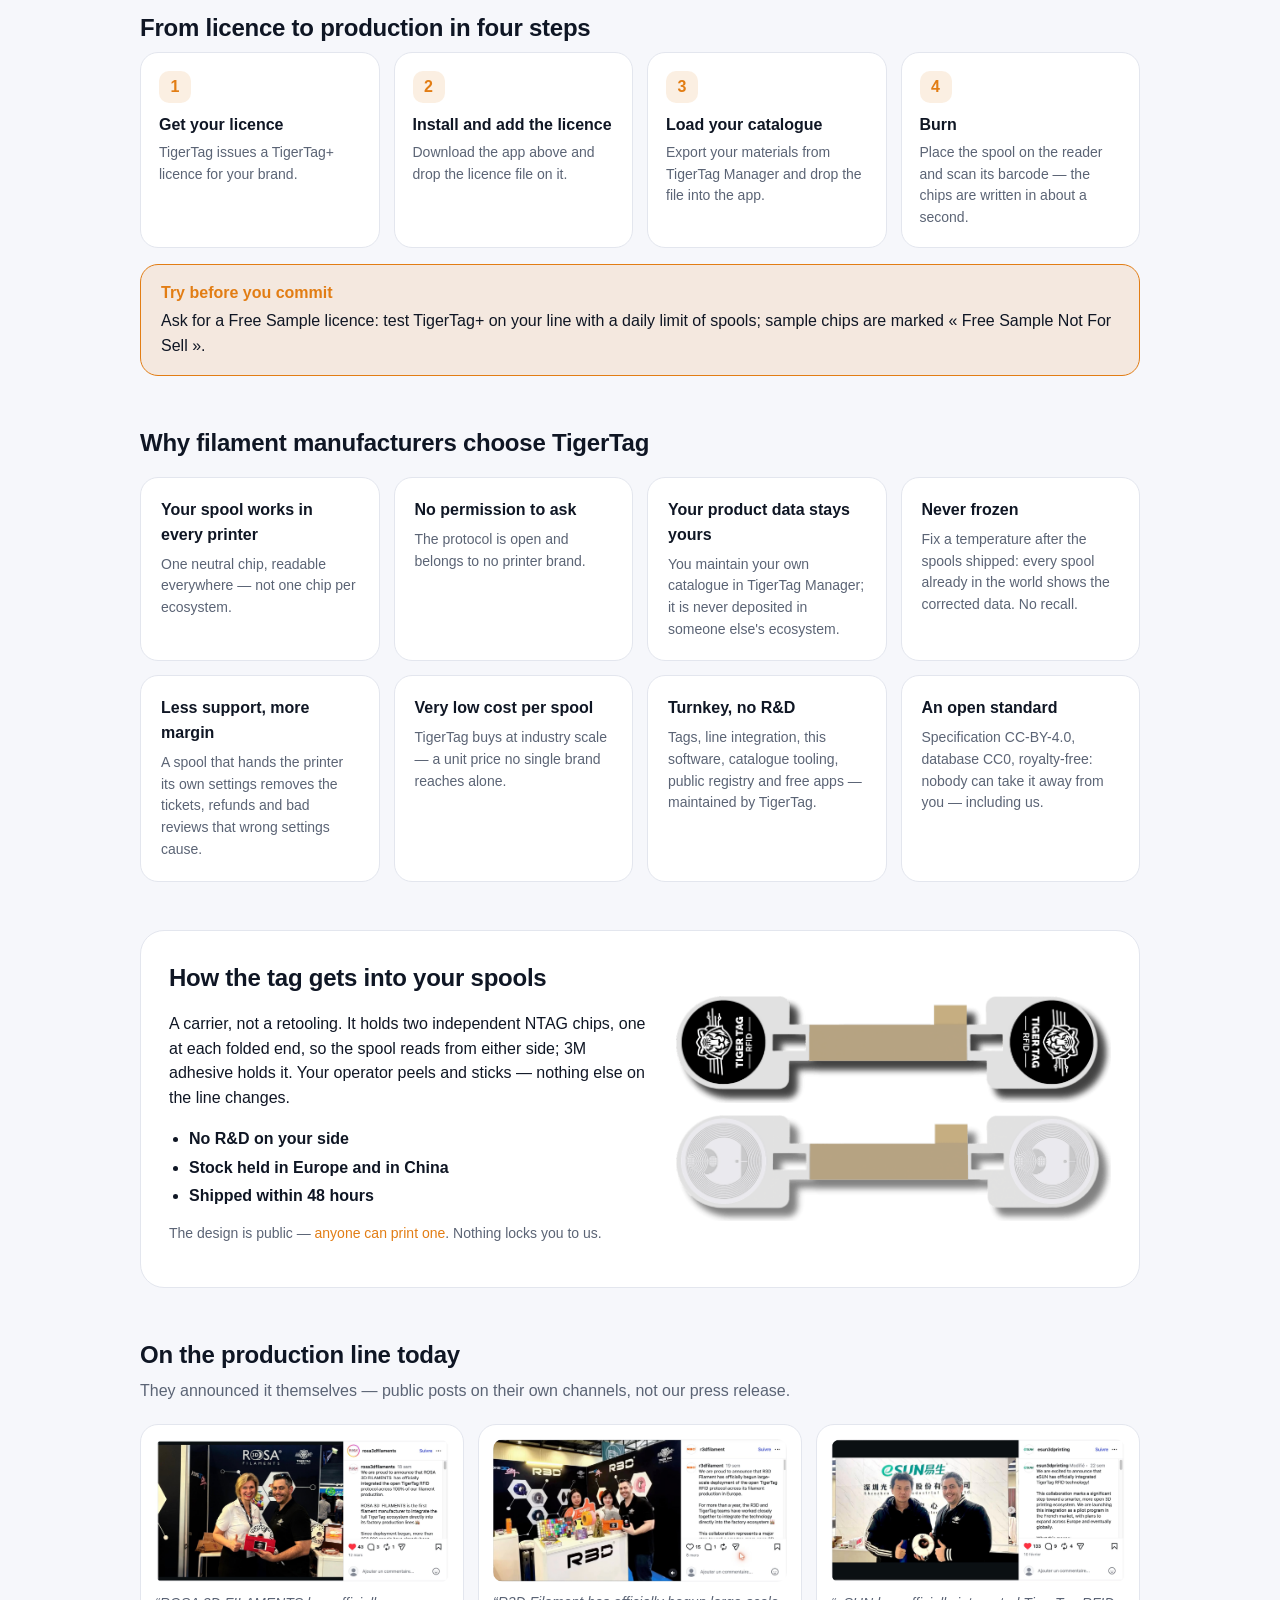
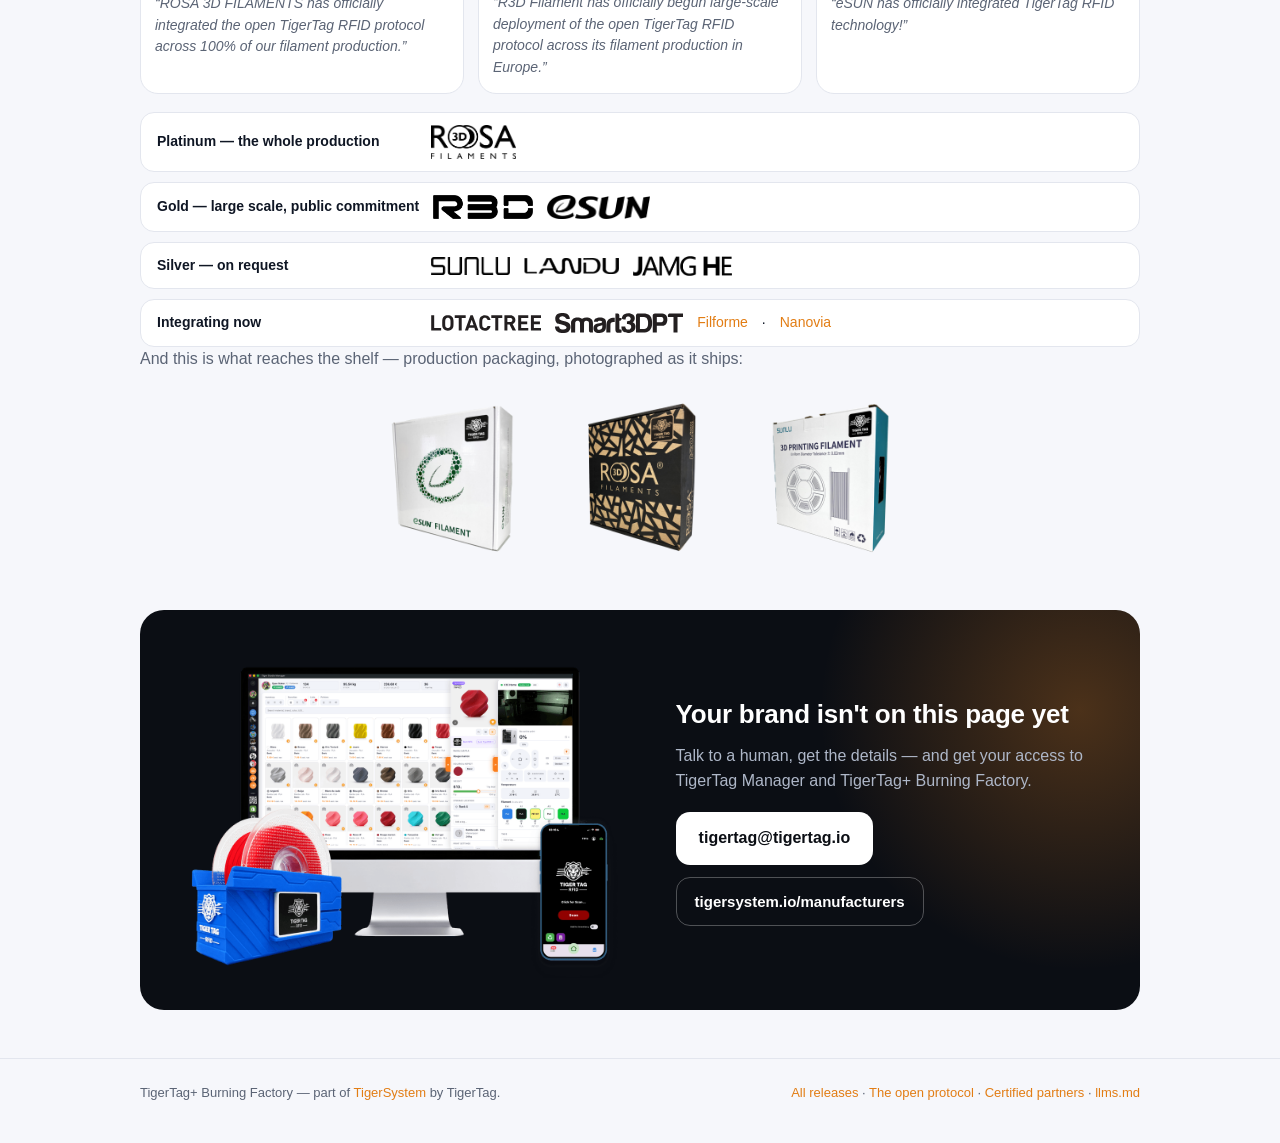
==== commit e0598489: "fix(site): replace emoji with SVG icons, add Lotactree and Smart3DPT Feature icons are inline SVG; n" ====
--- a/index.html
+++ b/index.html
@@ -97,12 +97,12 @@
   <h2 data-i18n="sw.title">The software that creates TigerTag+ Certified spools</h2>
   <p class="sub" data-i18n="sw.sub">Everything a production line needs, in one app.</p>
   <div class="features">
-    <div><span class="f-ico">⚡</span><h3 data-i18n="f1.t">Fast Burning — 1 second per spool</h3><p data-i18n="f1.d">Auto mode: the operator places the spool, the chips are written, signed and verified. Up to 1,200 spools an hour per station.</p></div>
-    <div><span class="f-ico">🔍</span><h3 data-i18n="f2.t">Fast Check — quality control in 0.2 s</h3><p data-i18n="f2.d">Check any spool against the expected product: data, origin signature, twin tags. A non-conforming spool triggers a full-screen alert.</p></div>
-    <div><span class="f-ico">🛡️</span><h3 data-i18n="f3.t">Certified, impossible to counterfeit</h3><p data-i18n="f3.d">Every chip carries 100 % of its critical data and an unforgeable proof of origin, verifiable offline on any phone.</p></div>
-    <div><span class="f-ico">▦</span><h3 data-i18n="f4.t">Scan to load</h3><p data-i18n="f4.d">The operator scans the spool's barcode or types its SKU: no long list, no mis-click.</p></div>
-    <div><span class="f-ico">✓</span><h3 data-i18n="f5.t">Error-proof</h3><p data-i18n="f5.d">Your product file is checked on load and incomplete products are blocked before they reach a chip. Optional batch numbers, production logs per brand.</p></div>
-    <div><span class="f-ico">🏭</span><h3 data-i18n="f6.t">Built for the factory floor</h3><p data-i18n="f6.d">Works fully offline, updates itself, speaks 11 languages, runs on Windows, macOS and Linux.</p></div>
+    <div><span class="f-ico"><svg viewBox="0 0 24 24" fill="none" stroke="currentColor" stroke-width="2" stroke-linecap="round" stroke-linejoin="round" aria-hidden="true"><path d="M13 2 4 14h7l-1 8 9-12h-7l1-8z"/></svg></span><h3 data-i18n="f1.t">Fast Burning — 1 second per spool</h3><p data-i18n="f1.d">Auto mode: the operator places the spool, the chips are written, signed and verified. Up to 1,200 spools an hour per station.</p></div>
+    <div><span class="f-ico"><svg viewBox="0 0 24 24" fill="none" stroke="currentColor" stroke-width="2" stroke-linecap="round" stroke-linejoin="round" aria-hidden="true"><circle cx="11" cy="11" r="7"/><path d="m20 20-4-4"/></svg></span><h3 data-i18n="f2.t">Fast Check — quality control in 0.2 s</h3><p data-i18n="f2.d">Check any spool against the expected product: data, origin signature, twin tags. A non-conforming spool triggers a full-screen alert.</p></div>
+    <div><span class="f-ico"><svg viewBox="0 0 24 24" fill="none" stroke="currentColor" stroke-width="2" stroke-linecap="round" stroke-linejoin="round" aria-hidden="true"><path d="M12 3 5 6v6c0 4.5 3 7.7 7 9 4-1.3 7-4.5 7-9V6l-7-3z"/><path d="m9 12 2 2 4-4"/></svg></span><h3 data-i18n="f3.t">Certified, impossible to counterfeit</h3><p data-i18n="f3.d">Every chip carries 100 % of its critical data and an unforgeable proof of origin, verifiable offline on any phone.</p></div>
+    <div><span class="f-ico"><svg viewBox="0 0 24 24" fill="none" stroke="currentColor" stroke-width="2" stroke-linecap="round" stroke-linejoin="round" aria-hidden="true"><path d="M4 7V5a1 1 0 0 1 1-1h2M17 4h2a1 1 0 0 1 1 1v2M20 17v2a1 1 0 0 1-1 1h-2M7 20H5a1 1 0 0 1-1-1v-2M8 8v8M11 8v8M14 8v8M17 8v8"/></svg></span><h3 data-i18n="f4.t">Scan to load</h3><p data-i18n="f4.d">The operator scans the spool's barcode or types its SKU: no long list, no mis-click.</p></div>
+    <div><span class="f-ico"><svg viewBox="0 0 24 24" fill="none" stroke="currentColor" stroke-width="2" stroke-linecap="round" stroke-linejoin="round" aria-hidden="true"><path d="m5 12 5 5 9-10"/></svg></span><h3 data-i18n="f5.t">Error-proof</h3><p data-i18n="f5.d">Your product file is checked on load and incomplete products are blocked before they reach a chip. Optional batch numbers, production logs per brand.</p></div>
+    <div><span class="f-ico"><svg viewBox="0 0 24 24" fill="none" stroke="currentColor" stroke-width="2" stroke-linecap="round" stroke-linejoin="round" aria-hidden="true"><path d="M3 21V10l5 3V10l5 3V10l5 3V4h3v17H3z"/><path d="M7 17h2M12 17h2"/></svg></span><h3 data-i18n="f6.t">Built for the factory floor</h3><p data-i18n="f6.d">Works fully offline, updates itself, speaks 11 languages, runs on Windows, macOS and Linux.</p></div>
   </div>
 </section>
 
@@ -165,7 +165,7 @@
     <div><span class="tier" data-i18n="tier.platinum">Platinum — the whole production</span><a href="https://rosa3d.pl"><img src="assets/partners/rosa3d.svg" alt="Rosa3D" style="height:34px"></a></div>
     <div><span class="tier" data-i18n="tier.gold">Gold — large scale, public commitment</span><a href="https://r3dprint.com"><img src="assets/partners/r3d.svg" alt="R3D" style="height:24px"></a><a href="https://www.esun3d.com"><img src="assets/partners/esun.svg" alt="eSun" style="height:24px"></a></div>
     <div><span class="tier" data-i18n="tier.silver">Silver — on request</span><a href="https://www.sunlu.com"><img src="assets/partners/sunlu.svg" alt="Sunlu" style="height:18px"></a><a href="https://www.landustore.com"><img src="assets/partners/landu.svg" alt="Landu" style="height:16px"></a><a href="https://www.jamghe.com"><img src="assets/partners/jamghe.svg" alt="Jamg He" style="height:20px"></a></div>
-    <div><span class="tier" data-i18n="tier.now">Integrating now</span><a href="https://www.filforme.com">Filforme</a> · <a href="https://nanovia.tech">Nanovia</a></div>
+    <div><span class="tier" data-i18n="tier.now">Integrating now</span><a href="https://pt.lotactree.com"><img src="assets/partners/lotactree.svg" alt="Lotactree" style="height:16px"></a><a href="https://www.smart3d.pt"><img src="assets/partners/smart3dpt.svg" alt="Smart3DPT" style="height:20px"></a><a href="https://www.filforme.com">Filforme</a> · <a href="https://nanovia.tech">Nanovia</a></div>
   </div>
   <p class="sub shelf-title" data-i18n="prod.shelf">And this is what reaches the shelf — production packaging, photographed as it ships:</p>
   <div class="shelf">
--- a/site/style.css
+++ b/site/style.css
@@ -346,7 +346,8 @@
 
 .features { display: grid; grid-template-columns: repeat(3, 1fr); gap: 14px; }
 .features div, .why div { background: var(--surface); border: 1px solid var(--border); border-radius: var(--radius); padding: 20px; }
-.f-ico { display: grid; place-items: center; width: 40px; height: 40px; border-radius: 12px; background: var(--primary-soft); color: var(--primary); font-size: 20px; font-weight: 800; margin-bottom: 10px; }
+.f-ico { display: grid; place-items: center; width: 40px; height: 40px; border-radius: 12px; background: var(--primary-soft); color: var(--primary); margin-bottom: 10px; }
+.f-ico svg { width: 22px; height: 22px; }
 .features h3, .why h3 { font-size: 16px; margin: 0 0 6px; }
 .features p, .why p { margin: 0; color: var(--muted); font-size: 14px; }
 .why { display: grid; grid-template-columns: repeat(4, 1fr); gap: 14px; margin-top: 16px; }
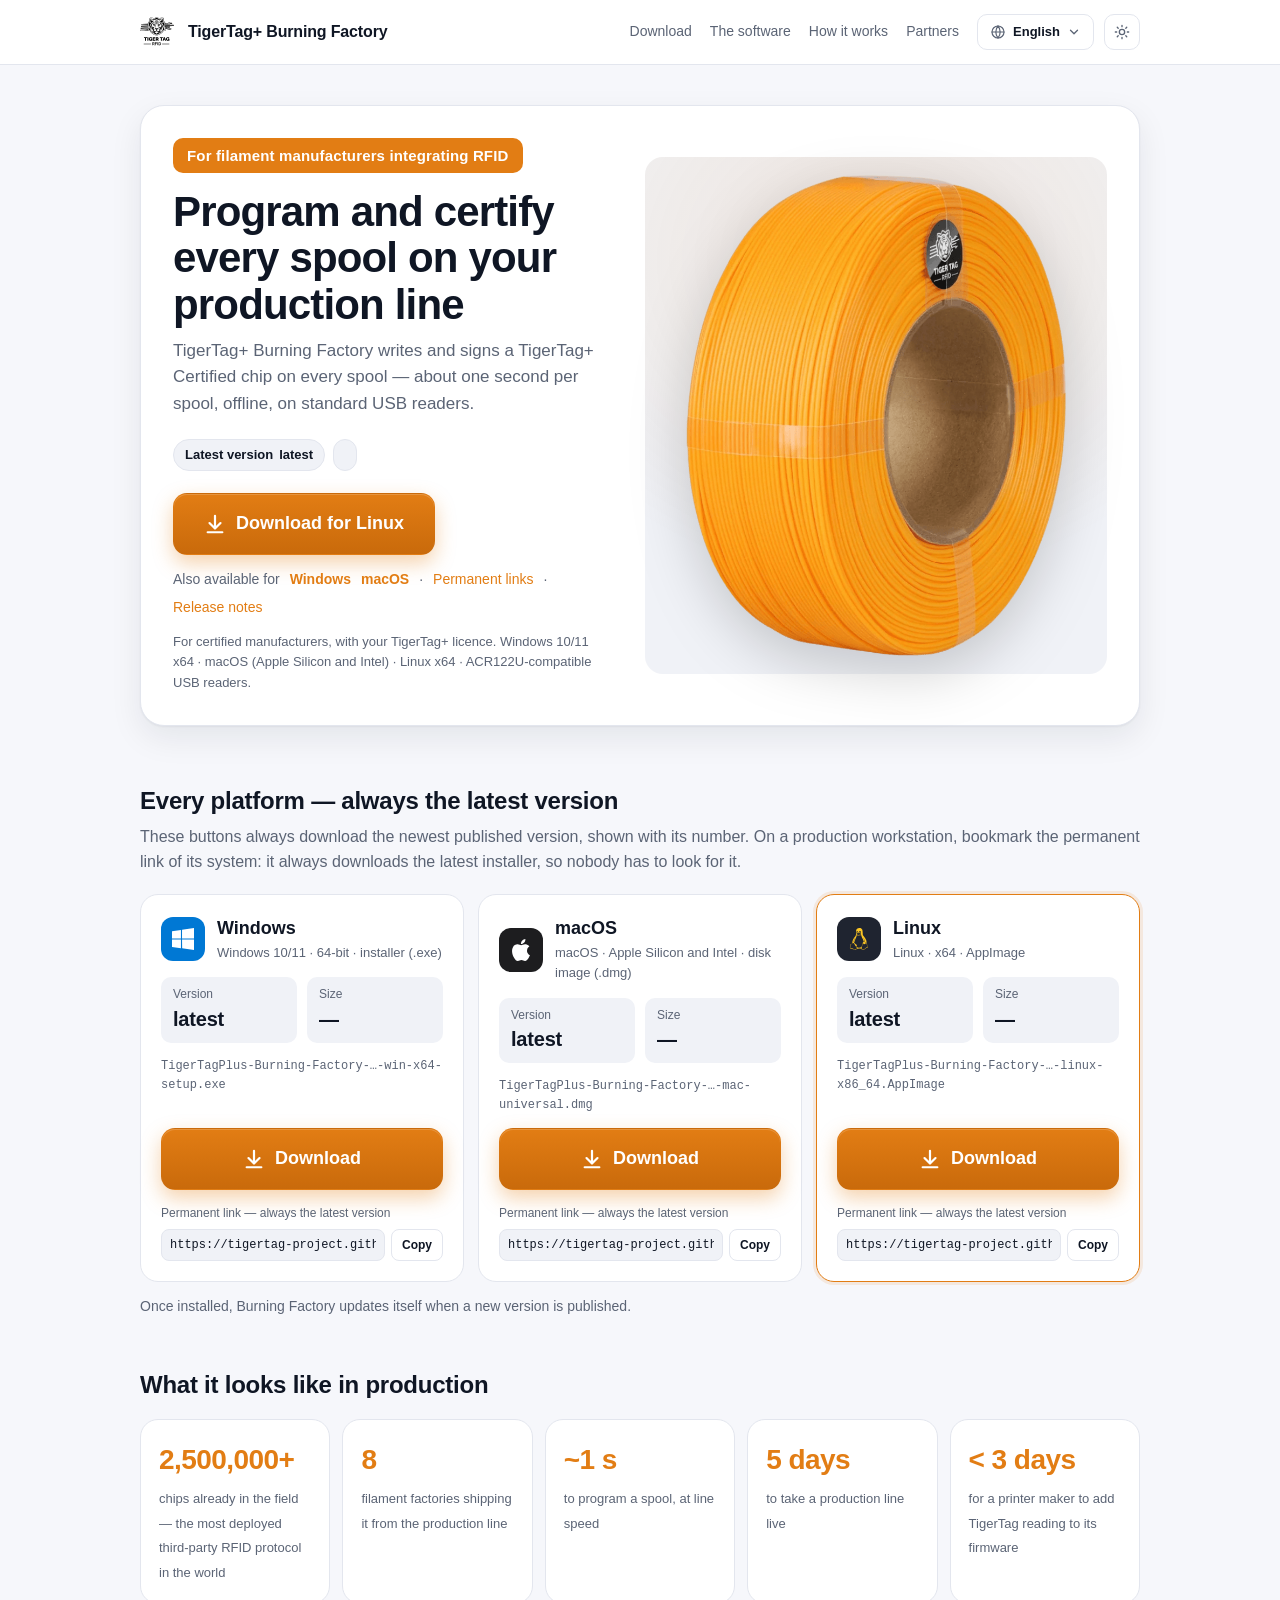
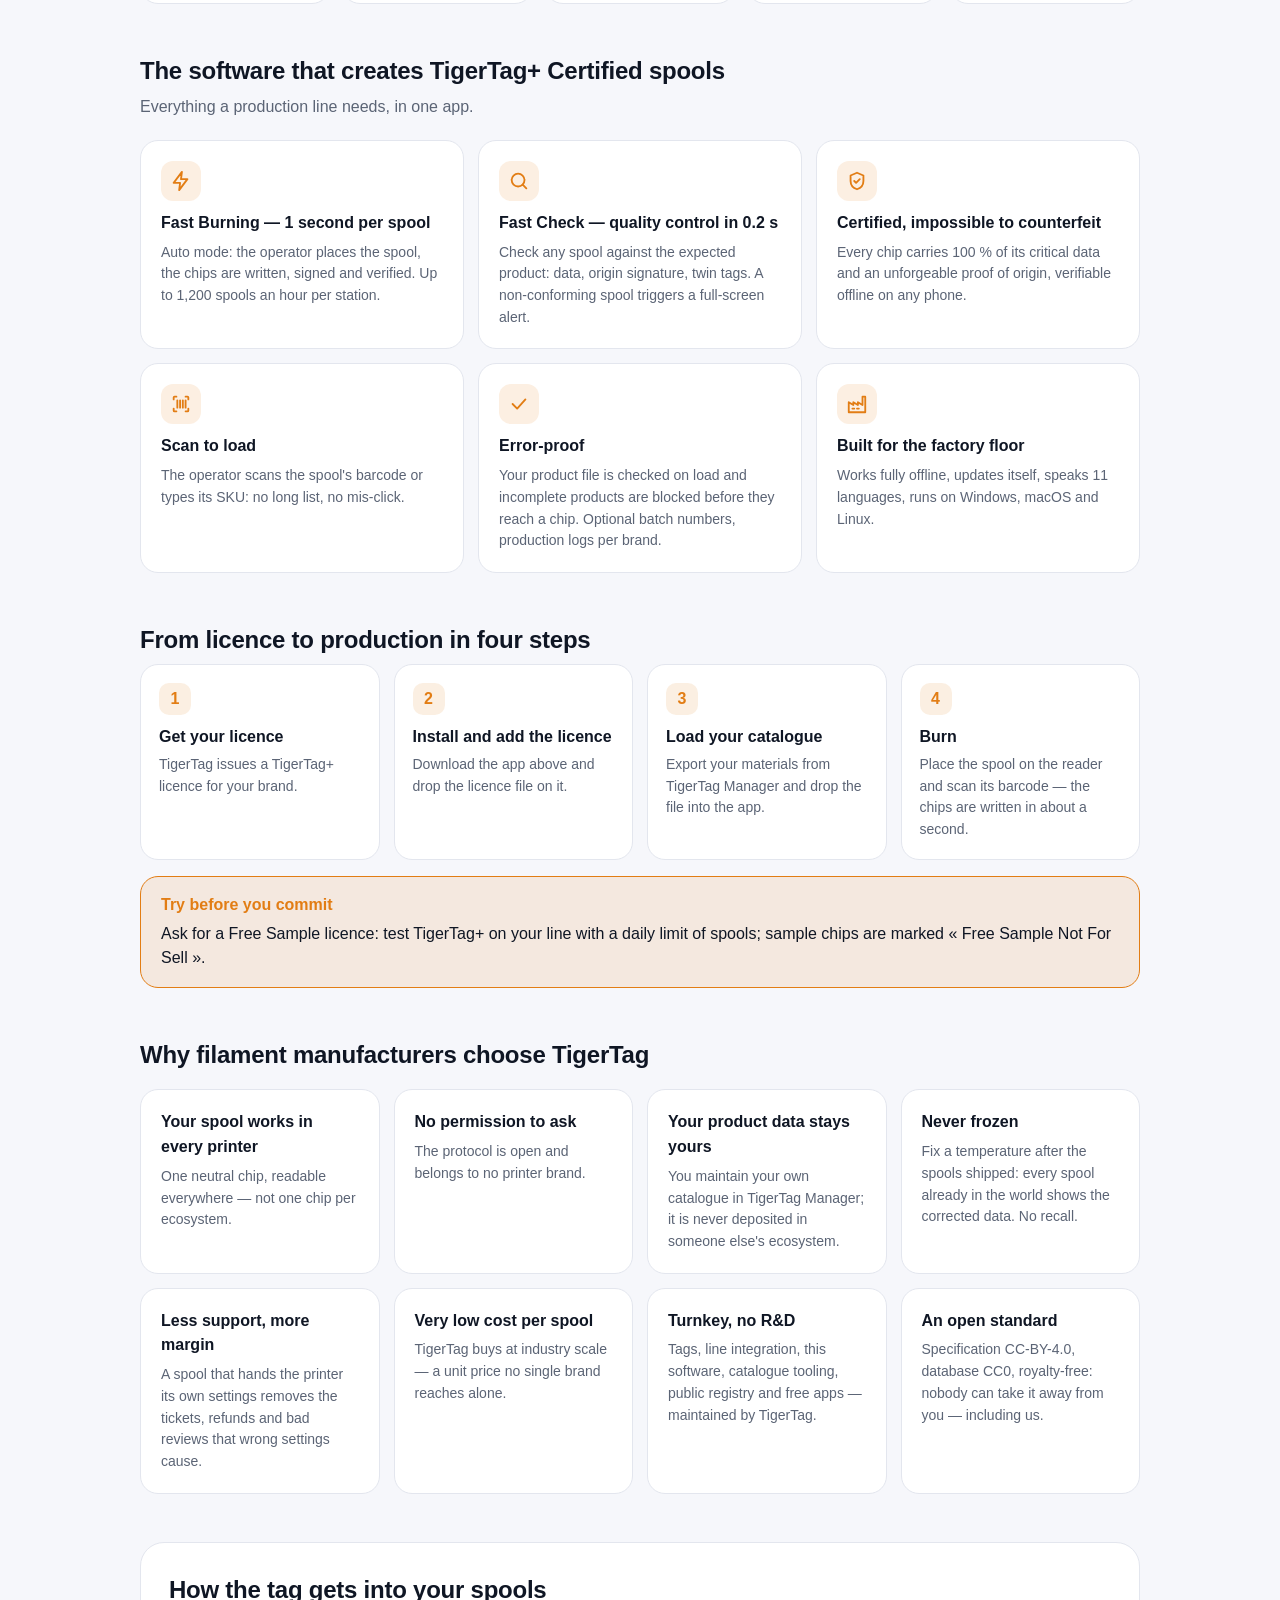
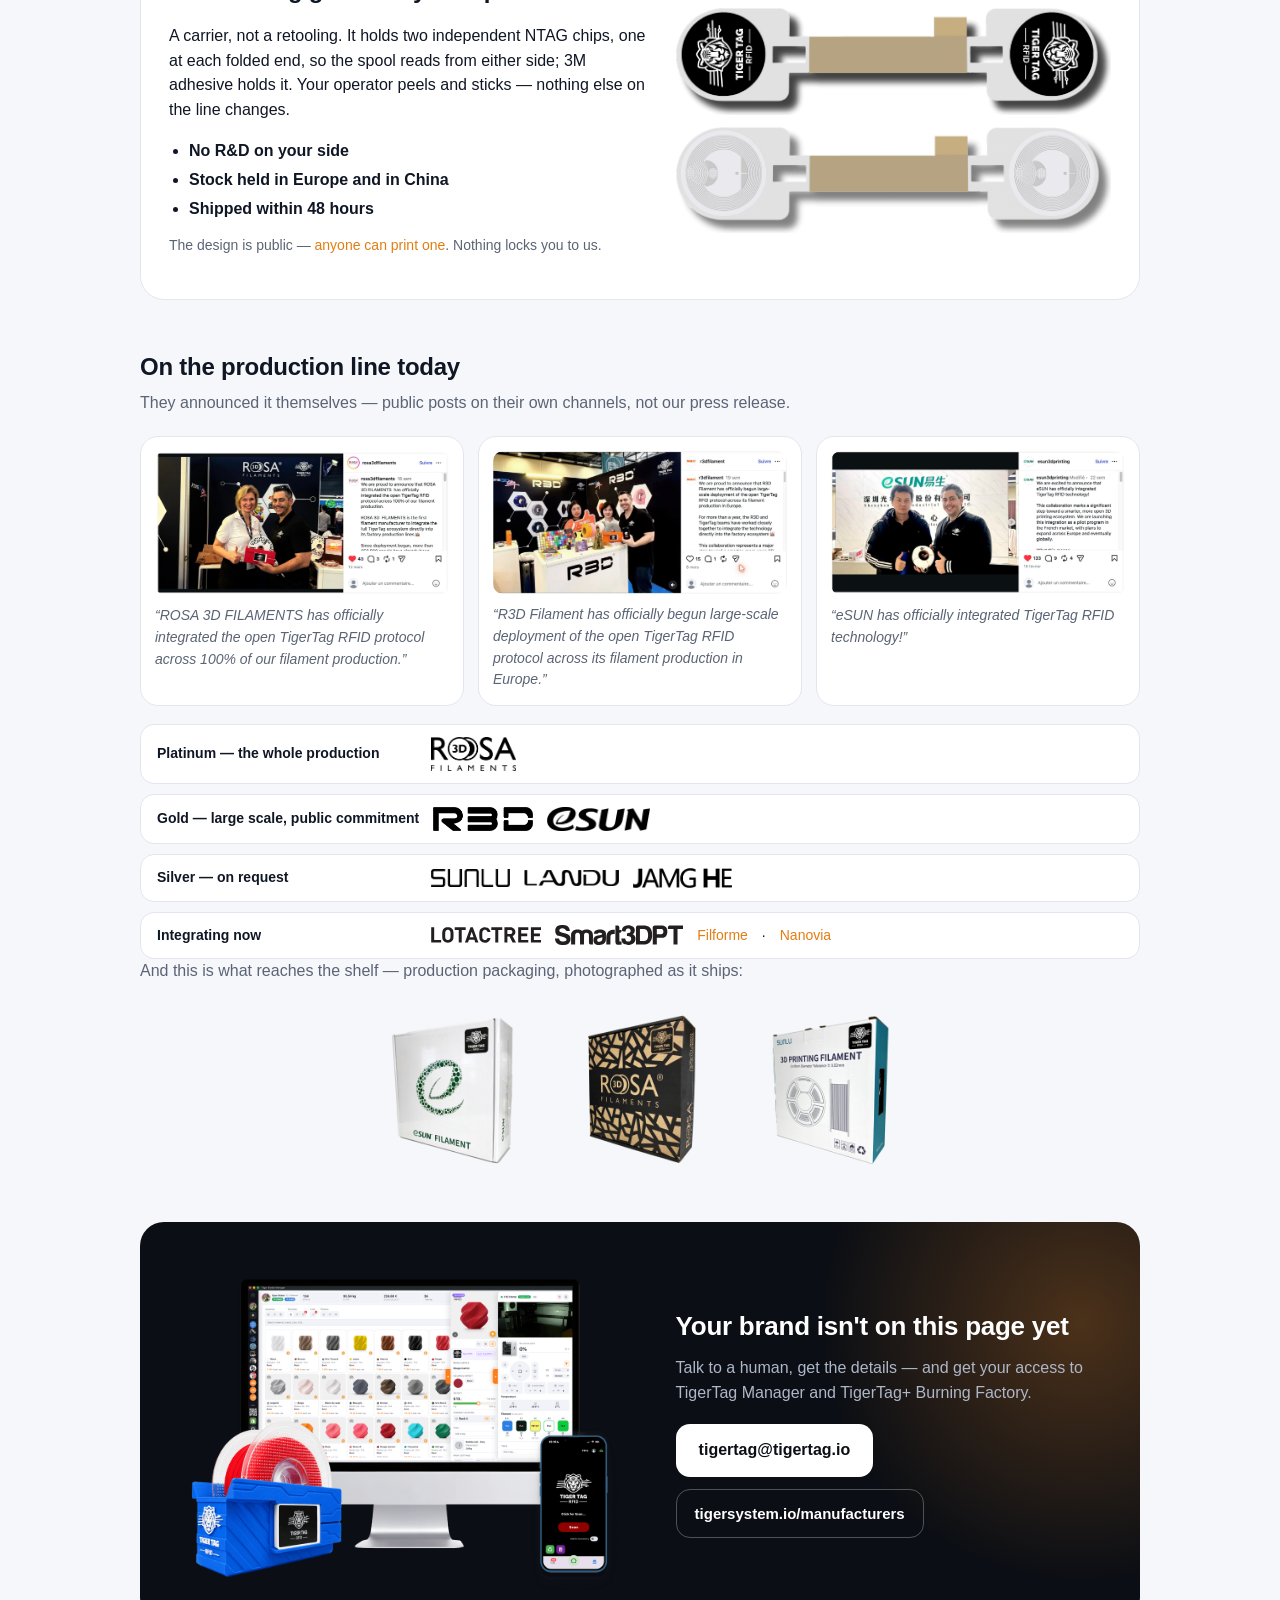
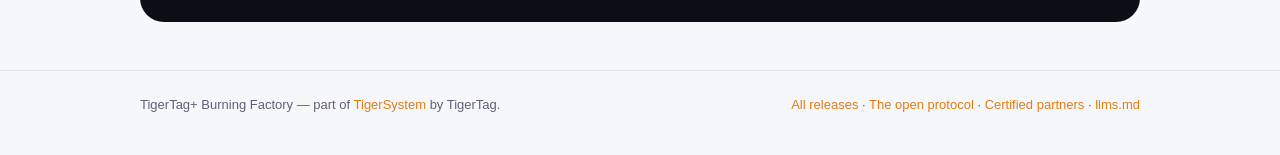
==== commit e2fa889e: "feat(site): platform cards with the latest version, and permanent per-system links that always downl" ====
--- a/index.html
+++ b/index.html
@@ -70,10 +70,10 @@
         </div>
         <div class="dl-others">
           <span data-i18n="dl.other">Also available for</span>
-          <a class="dl-os" data-os="win" href="https://github.com/TigerTag-Project/TigerTagPlus-Burning-Factory-Releases/releases/latest/download/TigerTagPlus-Burning-Factory-win-x64-setup.exe">Windows</a>
-          <a class="dl-os" data-os="mac" href="https://github.com/TigerTag-Project/TigerTagPlus-Burning-Factory-Releases/releases/latest/download/TigerTagPlus-Burning-Factory-mac-universal.dmg">macOS</a>
-          <a class="dl-os" data-os="linux" href="https://github.com/TigerTag-Project/TigerTagPlus-Burning-Factory-Releases/releases/latest/download/TigerTagPlus-Burning-Factory-linux-x86_64.AppImage">Linux</a>
-          · <a href="https://github.com/TigerTag-Project/TigerTagPlus-Burning-Factory-Releases/releases" data-i18n="dl.notes">Release notes</a>
+          <a class="dl-os" data-os="win" href="https://github.com/TigerTag-Project/TigerTagPlus-Burning-Factory-Releases/releases/latest">Windows</a>
+          <a class="dl-os" data-os="mac" href="https://github.com/TigerTag-Project/TigerTagPlus-Burning-Factory-Releases/releases/latest">macOS</a>
+          <a class="dl-os" data-os="linux" href="https://github.com/TigerTag-Project/TigerTagPlus-Burning-Factory-Releases/releases/latest">Linux</a>
+          · <a href="#platforms" data-i18n="dl.all">Permanent links</a> · <a href="https://github.com/TigerTag-Project/TigerTagPlus-Burning-Factory-Releases/releases" data-i18n="dl.notes">Release notes</a>
         </div>
         <p class="req" data-i18n="dl.req">For certified manufacturers, with your TigerTag+ licence. Windows 10/11 x64 · macOS (Apple Silicon and Intel) · Linux x64 · ACR122U-compatible USB readers.</p>
       </div>
@@ -81,6 +81,59 @@
     </div>
   </div>
 </main>
+
+<section class="wrap" id="platforms">
+  <h2 data-i18n="all.title">Every platform — always the latest version</h2>
+  <p class="sub" data-i18n="all.sub">These buttons always download the newest published version, shown with its number. On a production workstation, bookmark the permanent link of its system: it always downloads the latest installer, so nobody has to look for it.</p>
+  <div class="platforms">
+    <article class="platform" data-os="win">
+      <div class="p-head">
+        <span class="p-logo p-logo--windows"><svg viewBox="0 0 24 24" aria-hidden="true"><path fill="currentColor" d="M0 3.449L9.75 2.1v9.451H0m10.949-9.602L24 0v11.4H10.949M0 12.6h9.75v9.451L0 20.699M10.949 12.6H24V24l-12.9-1.801"/></svg></span>
+        <div><h3>Windows</h3><span class="p-req" data-i18n="all.win.req">Windows 10/11 · 64-bit · installer (.exe)</span></div>
+      </div>
+      <dl class="p-meta">
+        <div><dt data-i18n="all.version">Version</dt><dd class="p-ver">…</dd></div>
+        <div><dt data-i18n="all.size">Size</dt><dd class="p-size">—</dd></div>
+      </dl>
+      <code class="p-file">TigerTagPlus-Burning-Factory-…-win-x64-setup.exe</code>
+      <a class="btn btn-primary p-dl" href="download/windows/"><svg viewBox="0 0 24 24" fill="none" stroke="currentColor" stroke-width="2.4" stroke-linecap="round" stroke-linejoin="round" aria-hidden="true"><path d="M12 3v13M6 11l6 6 6-6M4 21h16"/></svg><span data-i18n="all.btn">Download</span></a>
+      <label class="p-link"><span data-i18n="all.link">Permanent link — always the latest version</span>
+        <span class="p-copyrow"><input readonly value="https://tigertag-project.github.io/TigerTagPlus-Burning-Factory-Releases/download/windows/" aria-label="Permanent link"><button type="button" class="btn btn-ghost p-copy" data-i18n="all.copy">Copy</button></span>
+      </label>
+    </article>
+    <article class="platform" data-os="mac">
+      <div class="p-head">
+        <span class="p-logo p-logo--macos"><svg viewBox="0 0 24 24" aria-hidden="true"><path fill="currentColor" d="M12.152 6.896c-.948 0-2.415-1.078-3.96-1.04-2.04.027-3.91 1.183-4.961 3.014-2.117 3.675-.54 9.103 1.519 12.09 1.013 1.46 2.208 3.09 3.792 3.029 1.52-.065 2.09-.987 3.925-.987 1.831 0 2.35.987 3.96.948 1.637-.026 2.676-1.48 3.676-2.948 1.156-1.688 1.636-3.325 1.662-3.415-.039-.013-3.182-1.221-3.22-4.857-.026-3.04 2.48-4.494 2.597-4.559-1.429-2.09-3.623-2.324-4.39-2.376-2-.156-3.675 1.09-4.61 1.09zM15.53 3.83c.843-1.012 1.4-2.427 1.245-3.83-1.207.052-2.662.805-3.532 1.818-.78.896-1.454 2.338-1.273 3.714 1.338.104 2.715-.688 3.559-1.701z"/></svg></span>
+        <div><h3>macOS</h3><span class="p-req" data-i18n="all.mac.req">macOS · Apple Silicon and Intel · disk image (.dmg)</span></div>
+      </div>
+      <dl class="p-meta">
+        <div><dt data-i18n="all.version">Version</dt><dd class="p-ver">…</dd></div>
+        <div><dt data-i18n="all.size">Size</dt><dd class="p-size">—</dd></div>
+      </dl>
+      <code class="p-file">TigerTagPlus-Burning-Factory-…-mac-universal.dmg</code>
+      <a class="btn btn-primary p-dl" href="download/macos/"><svg viewBox="0 0 24 24" fill="none" stroke="currentColor" stroke-width="2.4" stroke-linecap="round" stroke-linejoin="round" aria-hidden="true"><path d="M12 3v13M6 11l6 6 6-6M4 21h16"/></svg><span data-i18n="all.btn">Download</span></a>
+      <label class="p-link"><span data-i18n="all.link">Permanent link — always the latest version</span>
+        <span class="p-copyrow"><input readonly value="https://tigertag-project.github.io/TigerTagPlus-Burning-Factory-Releases/download/macos/" aria-label="Permanent link"><button type="button" class="btn btn-ghost p-copy" data-i18n="all.copy">Copy</button></span>
+      </label>
+    </article>
+    <article class="platform" data-os="linux">
+      <div class="p-head">
+        <span class="p-logo p-logo--linux"><svg viewBox="0 0 24 24" aria-hidden="true"><path fill="currentColor" d="M12.504 0c-.155 0-.315.008-.48.021-4.226.333-3.105 4.807-3.17 6.298-.076 1.092-.3 1.953-1.05 3.02-.885 1.051-2.127 2.75-2.716 4.521-.278.832-.41 1.684-.287 2.489a.424.424 0 00-.11.135c-.26.268-.45.6-.663.839-.199.199-.485.267-.797.4-.313.136-.658.269-.864.68-.09.189-.136.394-.132.602 0 .199.027.4.055.536.058.399.116.728.04.97-.249.68-.28 1.145-.106 1.484.174.334.535.47.94.601.81.2 1.91.135 2.774.6.926.466 1.866.67 2.616.47.526-.116.97-.464 1.208-.946.587-.003 1.23-.269 2.26-.334.699-.058 1.574.267 2.577.2.025.134.063.198.114.333l.003.003c.391.778 1.113 1.132 1.884 1.071.771-.06 1.592-.536 2.257-1.306.631-.765 1.683-1.084 2.378-1.503.348-.199.629-.469.649-.853.023-.4-.2-.811-.714-1.376v-.097l-.003-.003c-.17-.2-.25-.535-.338-.926-.085-.401-.182-.786-.492-1.046h-.003c-.059-.054-.123-.067-.188-.135a.357.357 0 00-.19-.064c.431-1.278.264-2.55-.173-3.694-.533-1.41-1.465-2.638-2.175-3.483-.796-1.005-1.576-1.957-1.56-3.368.026-2.152.236-6.133-3.544-6.139zm.529 3.405h.013c.213 0 .396.062.584.198.19.135.33.332.438.533.105.259.158.459.166.724 0-.02.006-.04.006-.06v.105a.086.086 0 01-.004-.021l-.004-.024a1.807 1.807 0 01-.15.706.953.953 0 01-.213.335.71.71 0 00-.088-.042c-.104-.045-.198-.064-.284-.133a1.312 1.312 0 00-.22-.066c.05-.06.146-.133.183-.198.053-.128.082-.264.088-.402v-.02a1.21 1.21 0 00-.061-.4c-.045-.134-.101-.2-.183-.333-.084-.066-.167-.132-.267-.132h-.016c-.093 0-.176.03-.262.132a.8.8 0 00-.205.334 1.18 1.18 0 00-.09.4v.019c.002.089.008.179.02.267-.193-.067-.438-.135-.607-.202a1.635 1.635 0 01-.018-.2v-.02a1.772 1.772 0 01.15-.768c.082-.22.232-.406.43-.533a.985.985 0 01.594-.2zm-2.962.059h.036c.142 0 .27.048.399.135.146.129.264.288.344.465.09.199.14.4.153.667v.004c.007.134.006.2-.002.266v.08c-.03.007-.056.018-.083.024-.152.055-.274.135-.393.2.012-.09.013-.18.003-.267v-.015c-.012-.133-.04-.2-.082-.333a.613.613 0 00-.166-.267.248.248 0 00-.183-.064h-.021c-.071.006-.13.04-.186.132a.552.552 0 00-.12.27.944.944 0 00-.023.33v.015c.012.135.037.2.08.334.046.134.098.2.166.268.01.009.02.018.034.024-.07.057-.117.07-.176.136a.304.304 0 01-.131.068 2.62 2.62 0 01-.275-.402 1.772 1.772 0 01-.155-.667 1.759 1.759 0 01.08-.668 1.43 1.43 0 01.283-.535c.128-.133.26-.2.418-.2zm1.37 1.706c.332 0 .733.065 1.216.399.293.2.523.269 1.052.468h.003c.255.136.405.266.478.399v-.131a.571.571 0 01.016.47c-.123.31-.516.643-1.063.842v.002c-.268.135-.501.333-.775.465-.276.135-.588.292-1.012.267a1.139 1.139 0 01-.448-.067 3.566 3.566 0 01-.322-.198c-.195-.135-.363-.332-.612-.465v-.005h-.005c-.4-.246-.616-.512-.686-.71-.07-.268-.005-.47.193-.6.224-.135.38-.271.483-.336.104-.074.143-.102.176-.131h.002v-.003c.169-.202.436-.47.839-.601.139-.036.294-.065.466-.065zm2.8 2.142c.358 1.417 1.196 3.475 1.735 4.473.286.534.855 1.659 1.102 3.024.156-.005.33.018.513.064.646-1.671-.546-3.467-1.089-3.966-.22-.2-.232-.335-.123-.335.59.534 1.365 1.572 1.646 2.757.13.535.16 1.104.021 1.67.067.028.135.06.205.067 1.032.534 1.413.938 1.23 1.537v-.043c-.06-.003-.12 0-.18 0h-.016c.151-.467-.182-.825-1.065-1.224-.915-.4-1.646-.336-1.77.465-.008.043-.013.066-.018.135-.068.023-.139.053-.209.064-.43.268-.662.669-.793 1.187-.13.533-.17 1.156-.205 1.869v.003c-.02.334-.17.838-.319 1.35-1.5 1.072-3.58 1.538-5.348.334a2.645 2.645 0 00-.402-.533 1.45 1.45 0 00-.275-.333c.182 0 .338-.03.465-.067a.615.615 0 00.314-.334c.108-.267 0-.697-.345-1.163-.345-.467-.931-.995-1.788-1.521-.63-.4-.986-.87-1.15-1.396-.165-.534-.143-1.085-.015-1.645.245-1.07.873-2.11 1.274-2.763.107-.065.037.135-.408.974-.396.751-1.14 2.497-.122 3.854a8.123 8.123 0 01.647-2.876c.564-1.278 1.743-3.504 1.836-5.268.048.036.217.135.289.202.218.133.38.333.59.465.21.201.477.335.876.335.039.003.075.006.11.006.412 0 .73-.134.997-.268.29-.134.52-.334.74-.4h.005c.467-.135.835-.402 1.044-.7zm2.185 8.958c.037.6.343 1.245.882 1.377.588.134 1.434-.333 1.791-.765l.211-.01c.315-.007.577.01.847.268l.003.003c.208.199.305.53.391.876.085.4.154.78.409 1.066.486.527.645.906.636 1.14l.003-.007v.018l-.003-.012c-.015.262-.185.396-.498.595-.63.401-1.746.712-2.457 1.57-.618.737-1.37 1.14-2.036 1.191-.664.053-1.237-.2-1.574-.898l-.005-.003c-.21-.4-.12-1.025.056-1.69.176-.668.428-1.344.463-1.897.037-.714.076-1.335.195-1.814.12-.465.308-.797.641-.984l.045-.022zm-10.814.049h.01c.053 0 .105.005.157.014.376.055.706.333 1.023.752l.91 1.664.003.003c.243.533.754 1.064 1.189 1.637.434.598.77 1.131.729 1.57v.006c-.057.744-.48 1.148-1.125 1.294-.645.135-1.52.002-2.395-.464-.968-.536-2.118-.469-2.857-.602-.369-.066-.61-.2-.723-.4-.11-.2-.113-.602.123-1.23v-.004l.002-.003c.117-.334.03-.752-.027-1.118-.055-.401-.083-.71.043-.94.16-.334.396-.4.69-.533.294-.135.64-.202.915-.47h.002v-.002c.256-.268.445-.601.668-.838.19-.201.38-.336.663-.336zm7.159-9.074c-.435.201-.945.535-1.488.535-.542 0-.97-.267-1.28-.466-.154-.134-.28-.268-.373-.335-.164-.134-.144-.333-.074-.333.109.016.129.134.199.2.096.066.215.2.36.333.292.2.68.467 1.167.467.485 0 1.053-.267 1.398-.466.195-.135.445-.334.648-.467.156-.136.149-.267.279-.267.128.016.034.134-.147.332a8.097 8.097 0 01-.69.468zm-1.082-1.583V5.64c-.006-.02.013-.042.029-.05.074-.043.18-.027.26.004.063 0 .16.067.15.135-.006.049-.085.066-.135.066-.055 0-.092-.043-.141-.068-.052-.018-.146-.008-.163-.065zm-.551 0c-.02.058-.113.049-.166.066-.047.025-.086.068-.14.068-.05 0-.13-.02-.136-.068-.01-.066.088-.133.15-.133.08-.031.184-.047.259-.005.019.009.036.03.03.05v.02h.003z"/></svg></span>
+        <div><h3>Linux</h3><span class="p-req" data-i18n="all.linux.req">Linux · x64 · AppImage</span></div>
+      </div>
+      <dl class="p-meta">
+        <div><dt data-i18n="all.version">Version</dt><dd class="p-ver">…</dd></div>
+        <div><dt data-i18n="all.size">Size</dt><dd class="p-size">—</dd></div>
+      </dl>
+      <code class="p-file">TigerTagPlus-Burning-Factory-…-linux-x86_64.AppImage</code>
+      <a class="btn btn-primary p-dl" href="download/linux/"><svg viewBox="0 0 24 24" fill="none" stroke="currentColor" stroke-width="2.4" stroke-linecap="round" stroke-linejoin="round" aria-hidden="true"><path d="M12 3v13M6 11l6 6 6-6M4 21h16"/></svg><span data-i18n="all.btn">Download</span></a>
+      <label class="p-link"><span data-i18n="all.link">Permanent link — always the latest version</span>
+        <span class="p-copyrow"><input readonly value="https://tigertag-project.github.io/TigerTagPlus-Burning-Factory-Releases/download/linux/" aria-label="Permanent link"><button type="button" class="btn btn-ghost p-copy" data-i18n="all.copy">Copy</button></span>
+      </label>
+    </article>
+  </div>
+  <p class="p-note" data-i18n="all.auto">Once installed, Burning Factory updates itself when a new version is published.</p>
+</section>
 
 <section class="wrap">
   <h2 data-i18n="stats.title">What it looks like in production</h2>
@@ -196,6 +249,7 @@
   </div>
 </footer>
 <script src="site/i18n.js"></script>
+<script src="site/latest.js"></script>
 <script src="site/dl.js"></script>
 </body>
 </html>
--- a/site/style.css
+++ b/site/style.css
@@ -394,3 +394,36 @@
   .tier { min-width: 0; width: 100%; }
   .shelf img { height: 120px; }
 }
+
+/* Platform cards: the three installers of the latest release, with their permanent links */
+.platforms { display: grid; grid-template-columns: repeat(3, 1fr); gap: 14px; }
+.platform { display: flex; flex-direction: column; gap: 14px; background: var(--surface); border: 1px solid var(--border); border-radius: var(--radius); padding: 20px; min-width: 0; }
+.platform.is-mine { border-color: var(--primary); box-shadow: 0 0 0 3px var(--primary-soft); }
+.p-head { display: flex; align-items: center; gap: 12px; }
+.p-head h3 { font-size: 18px; margin: 0; }
+.p-logo { display: grid; place-items: center; flex: none; width: 44px; height: 44px; border-radius: 12px; color: #fff; }
+.p-logo svg { width: 22px; height: 22px; }
+.p-logo--windows { background: #0078d4; }
+.p-logo--macos { background: #1d1d1f; }
+:root[data-theme="dark"] .p-logo--macos { background: #3a3a3c; }
+@media (prefers-color-scheme: dark) { :root:not([data-theme="light"]) .p-logo--macos { background: #3a3a3c; } }
+.p-logo--linux { background: #1f2430; color: #fcc624; }
+.p-req { display: block; font-size: 13px; color: var(--muted); }
+.p-meta { display: grid; grid-template-columns: 1fr 1fr; gap: 10px; margin: 0; }
+.p-meta div { background: var(--surface-2); border-radius: 10px; padding: 8px 12px; }
+.p-meta dt { font-size: 12px; color: var(--muted); }
+.p-meta dd { margin: 0; font-size: 20px; font-weight: 700; letter-spacing: -.01em; }
+.p-file { flex: 1; font-size: 12px; color: var(--muted); overflow-wrap: anywhere; min-height: 1.5em; }
+.platform .p-dl { justify-content: center; min-width: 0; width: 100%; }
+.p-link { display: grid; gap: 6px; font-size: 12px; color: var(--muted); }
+.p-copyrow { display: flex; gap: 6px; }
+.p-copyrow input { flex: 1; min-width: 0; font: 12px ui-monospace, SFMono-Regular, Menlo, monospace; color: var(--text); background: var(--surface-2); border: 1px solid var(--border); border-radius: 8px; padding: 6px 8px; }
+.p-copy { font-size: 12px; padding: 6px 10px; border-radius: 8px; }
+.p-note { color: var(--muted); font-size: 14px; margin: 14px 0 0; }
+@media (max-width: 860px) { .platforms { grid-template-columns: 1fr; } }
+
+/* Permanent link pages (download/<system>/) */
+.redir { max-width: 560px; margin: 0 auto; padding: 64px 20px; text-align: center; }
+.redir img { height: 44px; margin-bottom: 18px; }
+.redir h1 { font-size: 24px; letter-spacing: -.01em; margin: 0 0 10px; }
+.redir p { color: var(--muted); }
